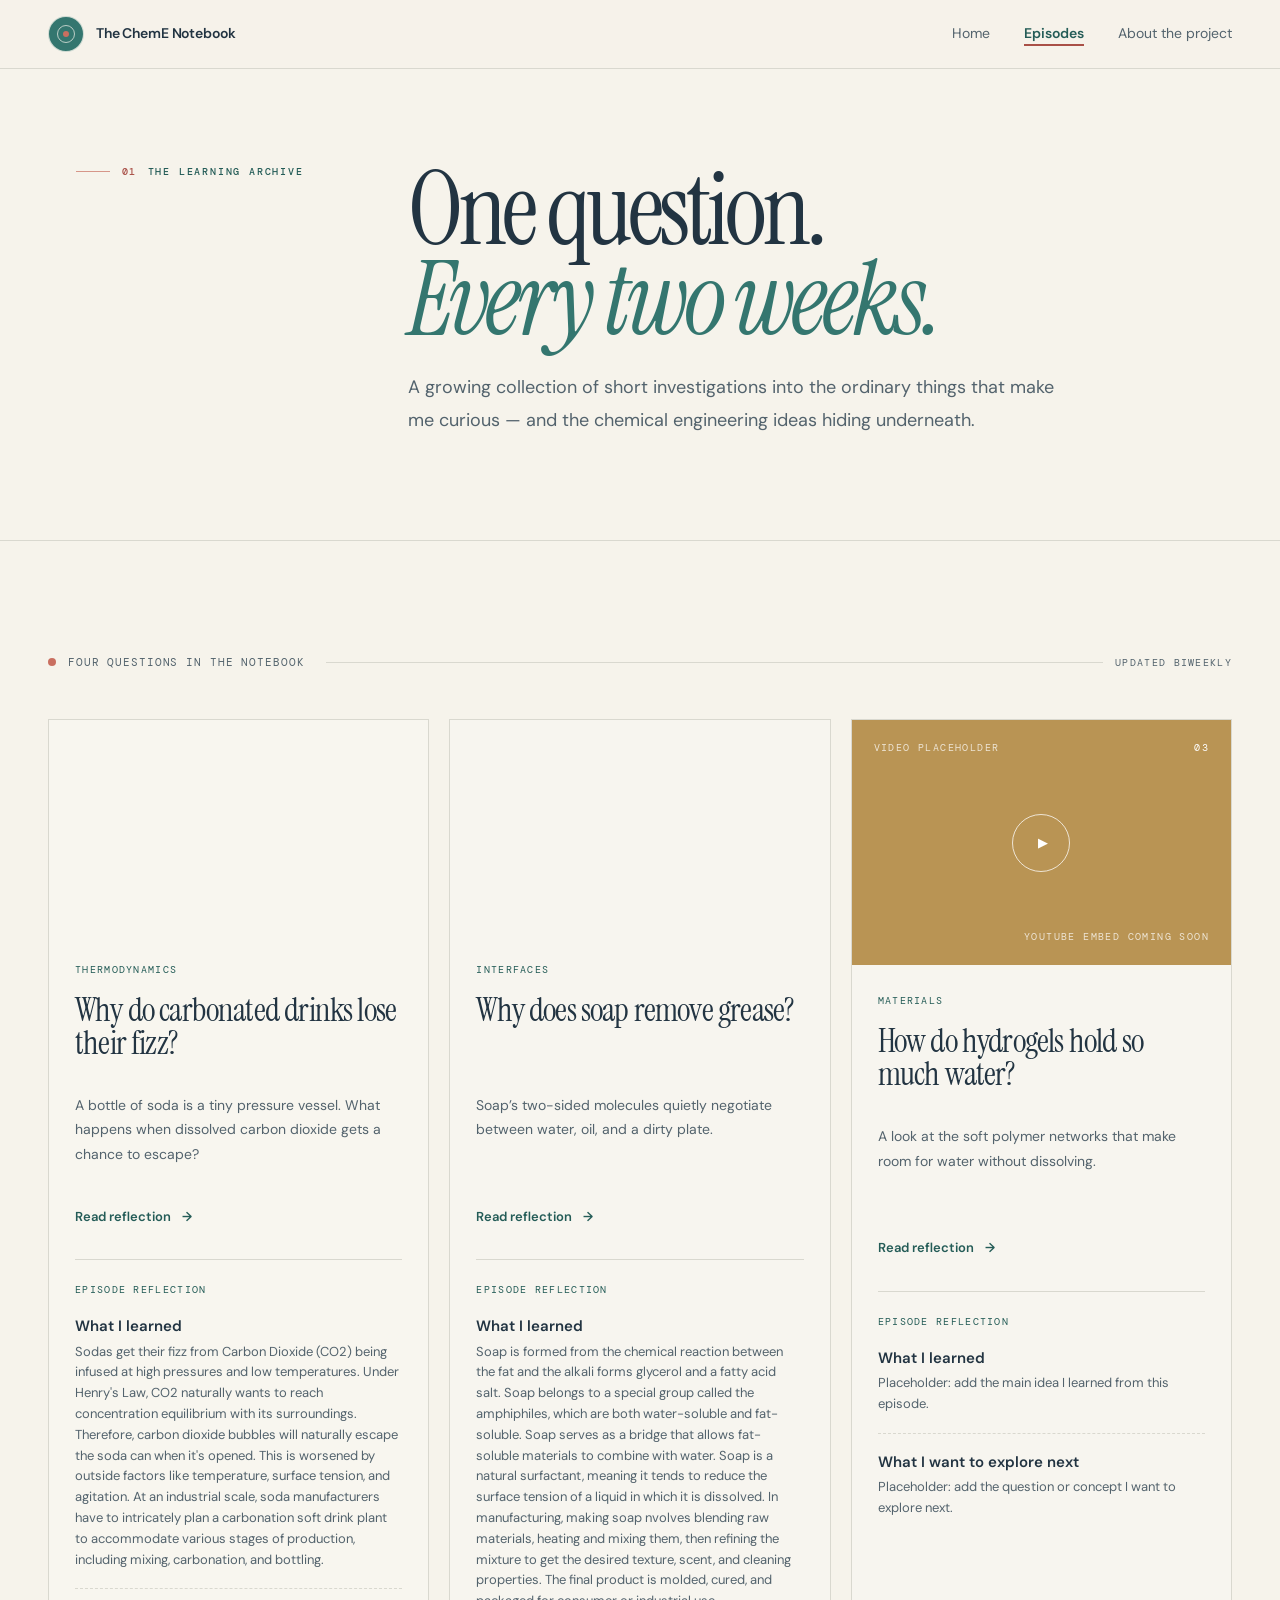
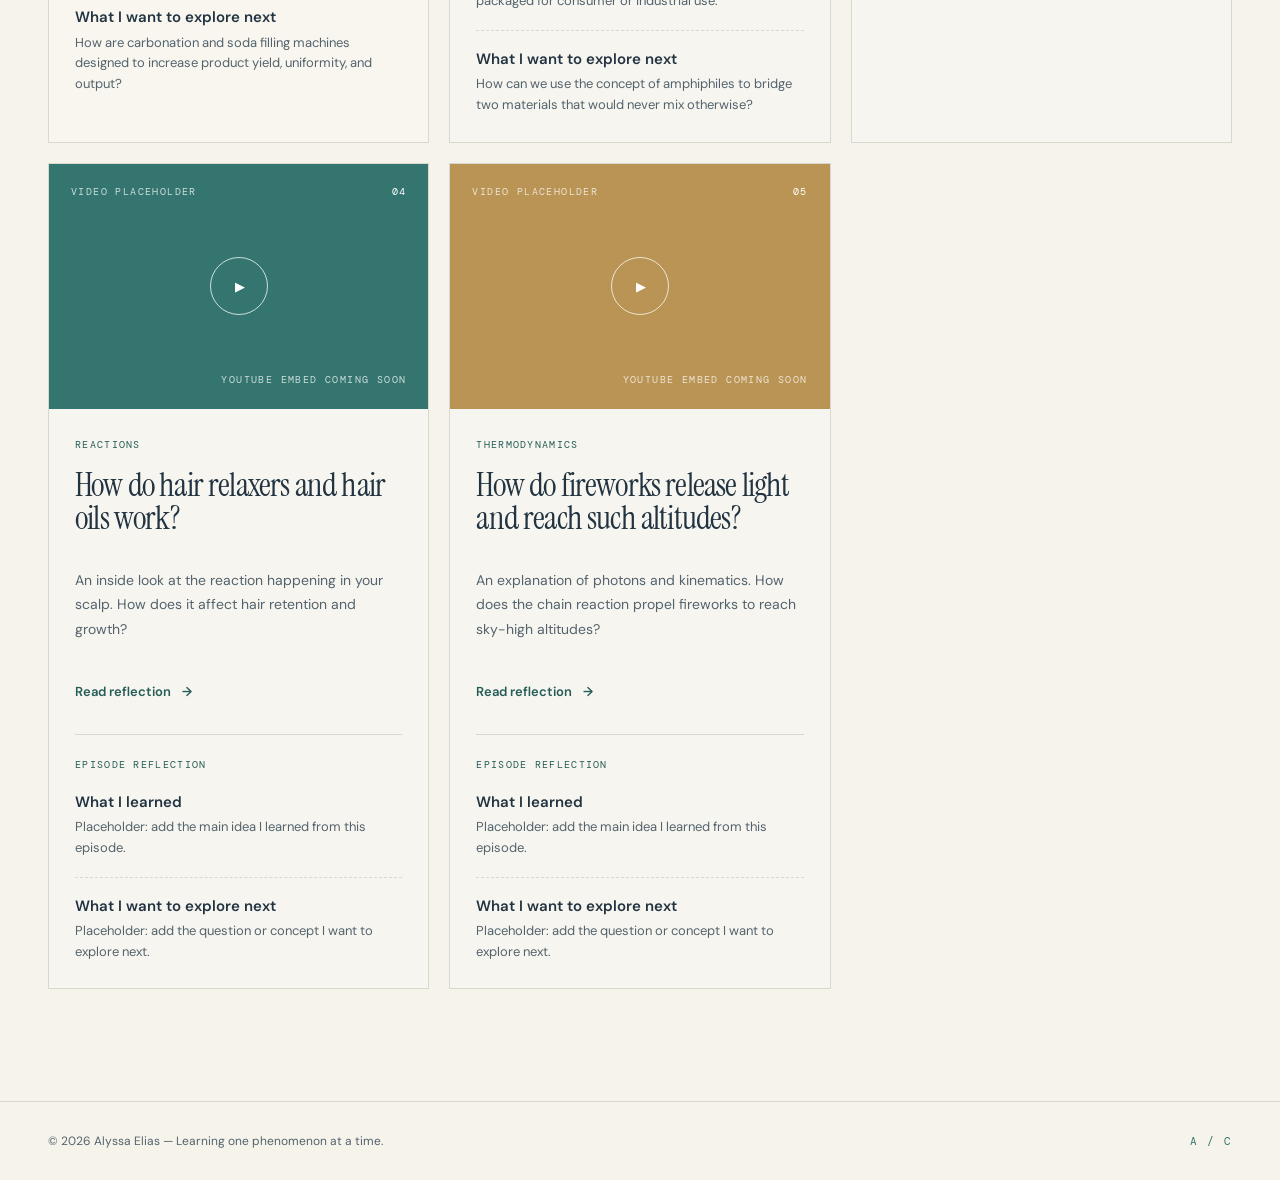
==== episodes.html @ 15494963 "Update episode five video placeholder and reflection ID" ====
<!DOCTYPE html>
<html lang="en">
  <head>
    <!-- Page metadata. -->
    <meta charset="UTF-8" />
    <meta name="viewport" content="width=device-width, initial-scale=1.0" />
    <meta
      name="description"
      content="Browse The ChemE Notebook’s biweekly archive of everyday chemical phenomena."
    />
    <meta property="og:title" content="Episodes | The ChemE Notebook" />
    <meta
      property="og:description"
      content="Short videos and reflections on the chemical engineering behind ordinary life."
    />
    <meta property="og:type" content="website" />
    <title>Episodes | The ChemE Notebook</title>
    <link rel="icon" type="image/svg+xml" href="./favicon.svg" />
    <link rel="stylesheet" href="./style.css" />
  </head>
  <body>
    <a class="skip-link" href="#main-content">Skip to main content</a>
    <!-- Shared site header and navigation. -->
    <header class="site-header">
      <div class="container header-inner">
        <a class="brand" href="./index.html" aria-label="The ChemE Notebook home">
          <span class="brand-mark" aria-hidden="true"><span></span></span>
          <span>The ChemE Notebook</span>
        </a>
        <nav class="desktop-nav" aria-label="Main navigation">
          <a href="./index.html">Home</a>
          <a class="active" href="./episodes.html" aria-current="page">Episodes</a>
          <a href="./about.html">About the project</a>
        </nav>
        <details class="mobile-nav">
          <summary aria-label="Open navigation menu">Menu</summary>
          <nav aria-label="Mobile navigation">
            <a href="./index.html">Home</a>
            <a class="active" href="./episodes.html" aria-current="page">Episodes</a>
            <a href="./about.html">About the project</a>
          </nav>
        </details>
      </div>
    </header>

    <main id="main-content">
      <!-- Archive introduction. -->
      <section class="page-intro section">
        <div class="container page-intro-grid">
          <p class="eyebrow"><span>01</span> The learning archive</p>
          <div>
            <h1>One question.<br /><em>Every two weeks.</em></h1>
            <p class="hero-intro">
              A growing collection of short investigations into the ordinary
              things that make me curious — and the chemical engineering ideas
              hiding underneath.
            </p>
          </div>
        </div>
      </section>

      <!-- Episode cards: duplicate one complete article below to add a new episode. -->
      <section class="section section-border archive-section">
        <div class="container">
          <div class="archive-note">
            <span class="status-dot" aria-hidden="true"></span>
            <span>Four questions in the notebook</span>
            <span class="archive-line" aria-hidden="true"></span>
            <span class="micro-label">Updated biweekly</span>
          </div>

          <!-- ADD A NEW EPISODE HERE: Duplicate one complete <article class="episode-card"> block below, then update its id, number, category, title, description, and reflection text. -->
          <div class="episode-grid">
            <!-- DUPLICATE THIS EPISODE CARD: Copy this entire article block to add the next episode. -->
            <article class="episode-card" id="episode-01">
              <iframe
                class="video-frame"
                src="https://www.youtube.com/embed/m4M5m_4ayMA?si=NJrPT1fnTfkMYoQ-"
                title="Why do carbonated drinks lose their fizz?"
                loading="lazy"
                allowfullscreen>
              </iframe>
              
              <div class="episode-content">
                <p class="card-kicker">Thermodynamics</p>
                <h2>Why do carbonated drinks lose their fizz?</h2>
                <p>
                  A bottle of soda is a tiny pressure vessel. What happens
                  when dissolved carbon dioxide gets a chance to escape?
                </p>
                <a class="text-link" href="#episode-01">Read reflection <span aria-hidden="true">→</span></a>
              </div>
              <section class="episode-reflection" aria-labelledby="reflection-01">
                <p class="reflection-kicker">Episode reflection</p>
                <div class="reflection-item">
                  <h3 id="reflection-01">What I learned</h3>
                  <p>Sodas get their fizz from Carbon Dioxide (CO2) being infused at high pressures and low temperatures. Under Henry's Law, CO2 naturally wants to reach concentration equilibrium with its surroundings. Therefore, carbon dioxide bubbles will naturally escape the soda can when it's opened. This is worsened by outside factors like temperature, surface tension, and agitation. At an industrial scale, soda manufacturers have to intricately plan a carbonation soft drink plant to accommodate various stages of production, including mixing, carbonation, and bottling.</p>
                </div>
                <div class="reflection-item">
                  <h3>What I want to explore next</h3>
                  <p>How are carbonation and soda filling machines designed to increase product yield, uniformity, and output?</p>
                </div>
              </section>
            </article>

            <!-- DUPLICATE THIS EPISODE CARD: Copy this entire article block to add the next episode. -->
            <article class="episode-card" id="episode-02">
              <iframe
                class="video-frame"
                src="https://www.youtube.com/embed/7nV7np0jFqg?si=NZxpgSJNivMWfKCB"
                title="Why does soap remove grease and dirt?"
                loading="lazy"
                allowfullscreen>
              </iframe>
              
              <div class="episode-content">
                <p class="card-kicker">Interfaces</p>
                <h2>Why does soap remove grease?</h2>
                <p>
                  Soap’s two-sided molecules quietly negotiate between water,
                  oil, and a dirty plate.
                </p>
                <a class="text-link" href="#episode-02">Read reflection <span aria-hidden="true">→</span></a>
              </div>
              <section class="episode-reflection" aria-labelledby="reflection-02">
                <p class="reflection-kicker">Episode reflection</p>
                <div class="reflection-item">
                  <h3 id="reflection-02">What I learned</h3>
                  <p>Soap is formed from the chemical reaction between the fat and the alkali forms glycerol and a fatty acid salt. Soap belongs to a special group called the amphiphiles, which are both water-soluble and fat-soluble. Soap serves as a bridge that allows fat-soluble materials to combine with water. Soap is a natural surfactant, meaning it tends to reduce the surface tension of a liquid in which it is dissolved. In manufacturing, making soap nvolves blending raw materials, heating and mixing them, then refining the mixture to get the desired texture, scent, and cleaning properties. The final product is molded, cured, and packaged for consumer or industrial use.</p>
                </div>
                <div class="reflection-item">
                  <h3>What I want to explore next</h3>
                  <p>How can we use the concept of amphiphiles to bridge two materials that would never mix otherwise?</p>
                </div>
              </section>
            </article>

            <!-- DUPLICATE THIS EPISODE CARD: Copy this entire article block to add the next episode. -->
            <article class="episode-card" id="episode-03">
              <div class="video-placeholder video-ochre" role="img" aria-label="Video placeholder for episode three">
                <span class="video-label">Video placeholder</span>
                <span class="video-number">03</span>
                <span class="play-button" aria-hidden="true">▶</span>
                <span class="video-caption">YouTube embed coming soon</span>
              </div>
              <div class="episode-content">
                <p class="card-kicker">Materials</p>
                <h2>How do hydrogels hold so much water?</h2>
                <p>
                  A look at the soft polymer networks that make room for water
                  without dissolving.
                </p>
                <a class="text-link" href="#episode-03">Read reflection <span aria-hidden="true">→</span></a>
              </div>
              <section class="episode-reflection" aria-labelledby="reflection-03">
                <p class="reflection-kicker">Episode reflection</p>
                <div class="reflection-item">
                  <h3 id="reflection-03">What I learned</h3>
                  <p>Placeholder: add the main idea I learned from this episode.</p>
                </div>
                <div class="reflection-item">
                  <h3>What I want to explore next</h3>
                  <p>Placeholder: add the question or concept I want to explore next.</p>
                </div>
              </section>
            </article>
            
            <article class="episode-card" id="episode-04">
            <div class="video-placeholder video-teal" role="img" aria-label="Video placeholder for episode four">
              <span class="video-label">Video placeholder</span>
              <span class="video-number">04</span>
              <span class="play-button" aria-hidden="true">▶</span>
              <span class="video-caption">YouTube embed coming soon</span>
            </div>
            <div class="episode-content">
              <p class="card-kicker">Reactions</p>
              <h2>How do hair relaxers and hair oils work?</h2>
              <p>
                An inside look at the reaction happening in your scalp. How does it affect hair retention and growth?
              </p>
              <a class="text-link" href="#episode-04">Read reflection <span aria-hidden="true">→</span></a>
            </div>
            <section class="episode-reflection" aria-labelledby="reflection-01">
              <p class="reflection-kicker">Episode reflection</p>
              <div class="reflection-item">
                <h3 id="reflection-04">What I learned</h3>
                <p>Placeholder: add the main idea I learned from this episode.</p>
              </div>
              <div class="reflection-item">
                <h3>What I want to explore next</h3>
                <p>Placeholder: add the question or concept I want to explore next.</p>
              </div>
            </section>
          </article>

                        <article class="episode-card" id="episode-05">
            <div class="video-placeholder video-ochre" role="img" aria-label="Video placeholder for episode five">
              <span class="video-label">Video placeholder</span>
              <span class="video-number">05</span>
              <span class="play-button" aria-hidden="true">▶</span>
              <span class="video-caption">YouTube embed coming soon</span>
            </div>
            <div class="episode-content">
              <p class="card-kicker">Thermodynamics</p>
              <h2>How do fireworks release light and reach such altitudes?</h2>
              <p>
                An explanation of photons and kinematics. How does the chain reaction propel fireworks to reach sky-high altitudes?
              </p>
              <a class="text-link" href="#episode-05">Read reflection <span aria-hidden="true">→</span></a>
            </div>
            <section class="episode-reflection" aria-labelledby="reflection-01">
              <p class="reflection-kicker">Episode reflection</p>
              <div class="reflection-item">
                <h3 id="reflection-05">What I learned</h3>
                <p>Placeholder: add the main idea I learned from this episode.</p>
              </div>
              <div class="reflection-item">
                <h3>What I want to explore next</h3>
                <p>Placeholder: add the question or concept I want to explore next.</p>
              </div>
            </section>
          </article>
            

          </div>
          
        </div>
      </section>
    </main>

    <!-- Shared site footer. -->
    <footer class="site-footer">
      <div class="container footer-inner">
        <span>© 2026 Alyssa Elias — Learning one phenomenon at a time.</span>
        <span class="footer-mark" aria-hidden="true">A / C</span>
      </div>
    </footer>
  </body>
</html>
---- style.css ----
/* ==========================================================================
   The ChemE Notebook
   Shared styles for index.html, episodes.html, and about.html.
   ========================================================================== */

@import url("https://fonts.googleapis.com/css2?family=DM+Mono:wght@400;500&family=DM+Sans:wght@400;500;600;700&family=Instrument+Serif:ital@0;1&display=swap");

:root {
  --paper: #f6f3eb;
  --paper-deep: #ebe7dc;
  --ink: #223442;
  /* Dark enough to keep body copy above WCAG AA contrast on --paper. */
  --muted: #53636d;
  --line: #d9d8cf;
  --teal: #34766f;
  --teal-dark: #245c57;
  --teal-soft: #dbe8e2;
  --coral: #c96f60;
  --coral-text: #a95047;
  --ochre: #b99454;
  --serif: "Instrument Serif", Georgia, serif;
  --sans: "DM Sans", Arial, sans-serif;
  --mono: "DM Mono", "Courier New", monospace;
  --max-width: 1184px;
}

* {
  box-sizing: border-box;
}

html {
  scroll-behavior: smooth;
}

body {
  margin: 0;
  background: var(--paper);
  color: var(--ink);
  font-family: var(--sans);
  font-size: 16px;
  line-height: 1.65;
}

a {
  color: inherit;
}

/* Keep keyboard focus visible on every interactive element. */
a:focus-visible,
button:focus-visible,
summary:focus-visible,
iframe:focus-visible {
  outline: 3px solid var(--coral);
  outline-offset: 4px;
  border-radius: 4px;
}

.skip-link {
  position: fixed;
  top: 12px;
  left: 12px;
  z-index: 20;
  padding: 9px 13px;
  border-radius: 4px;
  background: var(--ink);
  color: #fff;
  font-size: 14px;
  font-weight: 600;
  text-decoration: none;
  transform: translateY(-180%);
  transition: transform 180ms ease;
}

.skip-link:focus-visible {
  transform: translateY(0);
}

.container {
  width: min(calc(100% - 48px), var(--max-width));
  margin-inline: auto;
}

.section {
  padding: 112px 0;
}

.section-border {
  border-top: 1px solid var(--line);
}

/* Header and navigation. */
.site-header {
  border-bottom: 1px solid var(--line);
  background: rgba(246, 243, 235, 0.96);
  position: relative;
  z-index: 5;
}

.header-inner {
  min-height: 68px;
  display: flex;
  align-items: center;
  justify-content: space-between;
  gap: 24px;
}

.brand {
  display: inline-flex;
  align-items: center;
  gap: 12px;
  color: var(--ink);
  font-size: 14px;
  font-weight: 600;
  letter-spacing: -0.01em;
  text-decoration: none;
}

.brand-mark {
  width: 36px;
  height: 36px;
  border: 1px solid rgba(246, 243, 235, 0.8);
  border-radius: 50%;
  background: var(--teal);
  display: grid;
  place-items: center;
  position: relative;
}

.brand-mark::before,
.brand-mark span {
  content: "";
  position: absolute;
  border: 1px solid rgba(246, 243, 235, 0.7);
  border-radius: 50%;
}

.brand-mark::before {
  width: 16px;
  height: 16px;
}

.brand-mark span {
  width: 6px;
  height: 6px;
  background: var(--coral);
  border: 0;
}

.desktop-nav {
  display: flex;
  align-items: center;
  gap: 34px;
}

.desktop-nav a,
.mobile-nav a {
  color: var(--muted);
  font-size: 14px;
  text-decoration: none;
  transition: color 180ms ease;
}

.desktop-nav a:hover,
.desktop-nav a.active,
.mobile-nav a:hover,
.mobile-nav a.active {
  color: var(--teal-dark);
}

.desktop-nav a.active,
.mobile-nav a.active {
  font-weight: 600;
  text-decoration: underline;
  text-decoration-color: var(--coral-text);
  text-decoration-thickness: 2px;
  text-underline-offset: 6px;
}

.mobile-nav {
  display: none;
  position: relative;
}

.mobile-nav summary {
  min-height: 44px;
  min-width: 54px;
  display: inline-flex;
  align-items: center;
  justify-content: flex-end;
  cursor: pointer;
  list-style: none;
  color: var(--teal-dark);
  font-family: var(--mono);
  font-size: 11px;
  letter-spacing: 0.1em;
  text-transform: uppercase;
}

.mobile-nav summary::-webkit-details-marker {
  display: none;
}

.mobile-nav nav {
  position: absolute;
  right: 0;
  top: calc(100% + 16px);
  min-width: 190px;
  padding: 10px;
  border: 1px solid var(--line);
  background: var(--paper);
  box-shadow: 0 12px 28px rgba(34, 52, 66, 0.1);
}

.mobile-nav a {
  display: block;
  padding: 8px 10px;
}

/* Shared editorial labels and buttons. */
.eyebrow {
  display: flex;
  align-items: center;
  gap: 12px;
  margin: 0;
  color: var(--teal-dark);
  font-family: var(--mono);
  font-size: 10px;
  font-weight: 500;
  letter-spacing: 0.18em;
  line-height: 1.3;
  text-transform: uppercase;
}

.eyebrow span {
  color: var(--coral-text);
  letter-spacing: 0.08em;
}

.eyebrow::after {
  content: "";
  width: 34px;
  height: 1px;
  background: var(--coral);
  opacity: 0.7;
  order: -1;
  margin-left: 28px;
}

.button {
  display: inline-flex;
  align-items: center;
  justify-content: center;
  gap: 18px;
  min-height: 48px;
  padding: 11px 18px;
  border-radius: 5px;
  font-size: 14px;
  font-weight: 600;
  text-decoration: none;
  transition: transform 180ms ease, background 180ms ease, border-color 180ms ease;
}

.button:hover {
  transform: translateY(-2px);
}

.button-primary {
  background: var(--teal);
  color: #fff;
}

.button-primary:hover {
  background: var(--teal-dark);
}

.button-outline {
  border: 1px solid var(--teal);
  color: var(--teal-dark);
}

.button-outline:hover {
  background: var(--teal-soft);
}

.text-link {
  color: var(--teal-dark);
  font-size: 13px;
  font-weight: 600;
  text-decoration: none;
}

.text-link span {
  display: inline-block;
  margin-left: 8px;
  transition: transform 180ms ease;
}

.text-link:hover span {
  transform: translateX(4px);
}

.micro-label,
.card-kicker {
  color: var(--muted);
  font-family: var(--mono);
  font-size: 10px;
  letter-spacing: 0.13em;
  line-height: 1.5;
  text-transform: uppercase;
}

/* Home hero. */
.hero {
  padding-top: 100px;
  padding-bottom: 112px;
}

.hero-grid {
  display: grid;
  grid-template-columns: minmax(0, 1.1fr) minmax(340px, 0.9fr);
  column-gap: 82px;
  align-items: center;
}

.hero-copy {
  max-width: 630px;
}

h1,
h2,
h3,
p {
  margin-top: 0;
}

h1,
h2,
h3 {
  font-weight: 400;
}

h1 {
  margin: 24px 0 26px;
  color: var(--ink);
  font-family: var(--serif);
  font-size: clamp(4.25rem, 7.2vw, 7.25rem);
  letter-spacing: -0.045em;
  line-height: 0.88;
}

h1 em,
h2 em {
  color: var(--teal);
  font-style: italic;
}

.hero-intro {
  max-width: 550px;
  margin-bottom: 32px;
  color: var(--muted);
  font-size: 18px;
  line-height: 1.8;
}

/* Prevent long words or future episode titles from creating horizontal scroll. */
h1,
h2,
h3,
p,
a {
  overflow-wrap: anywhere;
}

.hero-actions {
  display: flex;
  align-items: center;
  gap: 20px;
  flex-wrap: wrap;
}

.hero-visual {
  min-width: 0;
}

.hero-notes {
  aspect-ratio: 3 / 2;
  border: 1px solid var(--line);
  overflow: hidden;
  background: var(--paper-deep);
}

.hero-notes img {
  width: 100%;
  height: 100%;
  display: block;
  object-fit: cover;
}

.hero-note {
  max-width: 360px;
  margin: 18px 0 0;
  color: var(--muted);
  font-size: 18px;
  line-height: 1.6;
  text-align: left;
}

/* Section headings and feature card. */
.section-heading {
  display: flex;
  align-items: center;
  justify-content: space-between;
  gap: 24px;
  margin-bottom: 36px;
}

.section-heading-stacked {
  display: block;
}

.section-heading h2 {
  max-width: 620px;
  margin: 26px 0 0;
  color: var(--ink);
  font-family: var(--serif);
  font-size: clamp(3.25rem, 6vw, 5.5rem);
  letter-spacing: -0.04em;
  line-height: 0.9;
}

.featured-card {
  display: grid;
  grid-template-columns: minmax(0, 1.1fr) minmax(260px, 0.9fr);
  gap: 64px;
  align-items: center;
}

.youtube-placeholder {
  width: 100%;
  aspect-ratio: 16 / 9;
  min-height: 0;
  border: 1px solid rgba(34, 52, 66, 0.16);
  border-radius: 5px;
  position: relative;
  overflow: hidden;
}

.youtube-placeholder iframe {
  width: 100%;
  height: 100%;
  border: 0;
  display: block;
  opacity: 1;
}

.youtube-overlay {
  position: absolute;
  inset: 0;
  display: flex;
  align-items: center;
  justify-content: center;
  color: #fff;
  pointer-events: none;
}

.video-placeholder {
  min-height: 270px;
  border: 1px solid rgba(34, 52, 66, 0.16);
  border-radius: 5px;
  background: var(--teal);
  color: #fff;
  position: relative;
  overflow: hidden;
  display: flex;
  align-items: center;
  justify-content: center;
}

.video-placeholder::before {
  content: "";
  position: absolute;
  inset: 0;
  opacity: 0.18;
  background-image: radial-gradient(rgba(255, 255, 255, 0.7) 0.7px, transparent 0.7px);
  background-size: 14px 14px;
}

.video-label,
.video-number,
.video-caption {
  position: absolute;
  font-family: var(--mono);
  font-size: 10px;
  letter-spacing: 0.14em;
  text-transform: uppercase;
}

.video-label {
  top: 20px;
  left: 22px;
  opacity: 0.75;
}

.video-number {
  top: 20px;
  right: 22px;
}

.video-caption {
  right: 22px;
  bottom: 20px;
  opacity: 0.75;
}
.video-frame {
  width: 100%;
  height: auto;
  aspect-ratio: 16 / 9;
  border: 0;
  display: block;
}

.play-button {
  width: 58px;
  height: 58px;
  border: 1px solid rgba(255, 255, 255, 0.75);
  border-radius: 50%;
  display: grid;
  place-items: center;
  padding-left: 3px;
  font-size: 13px;
  transition: transform 180ms ease, background 180ms ease;
}

.video-placeholder:hover .play-button,
.youtube-placeholder:hover .play-button {
  background: rgba(255, 255, 255, 0.12);
  transform: scale(1.06);
}

.featured-copy {
  max-width: 440px;
}

.card-kicker {
  margin-bottom: 16px;
  color: var(--teal-dark);
}

.featured-copy h2,
.episode-content h2 {
  margin-bottom: 18px;
  font-family: var(--serif);
  letter-spacing: -0.025em;
  line-height: 1;
}

.featured-copy h2 {
  font-size: clamp(2.6rem, 4vw, 4rem);
}

.featured-copy p:not(.card-kicker),
.episode-content p:not(.card-kicker) {
  color: var(--muted);
  line-height: 1.75;
}

/* Topic cards. */
.topic-grid {
  display: grid;
  grid-template-columns: repeat(4, 1fr);
  gap: 14px;
  margin-top: 58px;
}

.topic-card {
  min-height: 205px;
  padding: 24px;
  border: 1px solid var(--line);
  background: rgba(255, 255, 255, 0.15);
  transition: transform 180ms ease, border-color 180ms ease, background 180ms ease;
}

.topic-card:nth-child(2) {
  background: rgba(219, 232, 226, 0.42);
}

.topic-card:nth-child(3) {
  background: rgba(201, 111, 96, 0.08);
}

.topic-card:nth-child(4) {
  background: rgba(185, 148, 84, 0.1);
}

.topic-card:hover {
  border-color: var(--teal);
  transform: translateY(-4px);
}

.topic-number,
.process-number {
  color: var(--coral-text);
  font-family: var(--mono);
  font-size: 11px;
  letter-spacing: 0.12em;
}

.topic-card h3 {
  margin: 48px 0 5px;
  font-family: var(--serif);
  font-size: 31px;
  line-height: 1;
}

.topic-card p {
  margin-bottom: 0;
  color: var(--muted);
  font-size: 13px;
}

/* Project purpose callout. */
.purpose-section {
  background: var(--teal);
  color: #f8f6ef;
}

.purpose-section .eyebrow {
  color: #d6e5dc;
}

.purpose-section .eyebrow span {
  color: #f3b1a5;
}

.purpose-section .eyebrow::after {
  background: #f3b1a5;
}

.purpose-grid {
  display: grid;
  grid-template-columns: minmax(180px, 0.6fr) minmax(0, 1.4fr);
  gap: 70px;
}

.purpose-grid h2 {
  max-width: 700px;
  margin-bottom: 24px;
  font-family: var(--serif);
  font-size: clamp(3rem, 5vw, 5rem);
  letter-spacing: -0.04em;
  line-height: 0.92;
}

.large-copy {
  max-width: 700px;
  font-size: 20px;
  line-height: 1.75;
}

.purpose-section .button-outline {
  margin-top: 14px;
  border-color: rgba(255, 255, 255, 0.65);
  color: #fff;
}

.purpose-section .button-outline:hover {
  background: rgba(255, 255, 255, 0.1);
}

/* Inner page introduction. */
.page-intro {
  padding-top: 96px;
  padding-bottom: 104px;
}

.page-intro-grid {
  display: grid;
  grid-template-columns: minmax(180px, 0.55fr) minmax(0, 1.45fr);
  gap: 48px;
  align-items: start;
}

.page-intro h1 {
  max-width: 850px;
  margin-top: 0;
  font-size: clamp(4rem, 8vw, 7.6rem);
}

.page-intro .hero-intro {
  max-width: 650px;
  margin-bottom: 0;
}

/* Episode archive. */
.archive-note {
  display: flex;
  align-items: center;
  gap: 12px;
  margin-bottom: 48px;
  color: var(--muted);
  font-family: var(--mono);
  font-size: 11px;
  letter-spacing: 0.08em;
  text-transform: uppercase;
}

.archive-line {
  height: 1px;
  flex: 1;
  background: var(--line);
  margin-left: 10px;
}

.status-dot {
  width: 8px;
  height: 8px;
  background: var(--coral);
  border-radius: 50%;
}

.episode-grid {
  display: grid;
  grid-template-columns: repeat(3, 1fr);
  gap: 20px;
}

.episode-card {
  min-width: 0;
  border: 1px solid var(--line);
  background: rgba(255, 255, 255, 0.2);
  transition: transform 180ms ease, box-shadow 180ms ease;
}

.episode-card:hover {
  box-shadow: 0 14px 30px rgba(34, 52, 66, 0.08);
  transform: translateY(-5px);
}

.episode-card .video-placeholder {
  min-height: 245px;
  border: 0;
  border-radius: 0;
}

.video-coral {
  background: var(--coral);
}

.video-ochre {
  background: var(--ochre);
}

.episode-content {
  min-width: 0;
  padding: 28px 26px 30px;
}

.episode-content h2 {
  min-height: 82px;
  font-size: 33px;
}

.episode-content p:not(.card-kicker) {
  min-height: 96px;
  font-size: 14px;
}

.episode-reflection {
  margin: 0 26px 26px;
  padding: 22px 0 0;
  border-top: 1px solid var(--line);
}

.reflection-kicker {
  margin-bottom: 18px;
  color: var(--teal-dark);
  font-family: var(--mono);
  font-size: 10px;
  letter-spacing: 0.13em;
  text-transform: uppercase;
}

.reflection-item + .reflection-item {
  margin-top: 18px;
  padding-top: 18px;
  border-top: 1px dashed var(--line);
}

.reflection-item h3 {
  margin-bottom: 5px;
  color: var(--ink);
  font-size: 15px;
  font-weight: 600;
  line-height: 1.35;
}

.reflection-item p {
  min-height: 0 !important;
  margin-bottom: 0;
  color: var(--muted);
  font-size: 13px;
  line-height: 1.6;
}

/* About page. */
.about-story {
  display: grid;
  grid-template-columns: minmax(180px, 0.55fr) minmax(0, 1.45fr);
  gap: 48px;
}

.story-copy {
  max-width: 750px;
}

.story-copy h2 {
  margin-bottom: 30px;
  font-family: var(--serif);
  font-size: clamp(3rem, 5vw, 5.2rem);
  letter-spacing: -0.04em;
  line-height: 0.94;
}

.story-copy p:not(.large-copy) {
  max-width: 610px;
  color: var(--muted);
}

.process-section {
  background: var(--paper-deep);
}

.process-list {
  max-width: 890px;
  margin: 58px 0 0 auto;
  padding: 0;
  list-style: none;
}

.process-list li {
  display: grid;
  grid-template-columns: 70px 1fr;
  gap: 25px;
  padding: 24px 0;
  border-top: 1px solid var(--line);
}

.process-list li:last-child {
  border-bottom: 1px solid var(--line);
}

.process-list h3 {
  margin-bottom: 4px;
  font-family: var(--serif);
  font-size: 32px;
  line-height: 1;
}

.process-list p {
  max-width: 550px;
  margin-bottom: 0;
  color: var(--muted);
  font-size: 14px;
}

.exploration-grid {
  display: grid;
  grid-template-columns: minmax(220px, 0.8fr) minmax(0, 1.2fr);
  gap: 70px;
}

.exploration-grid h2 {
  max-width: 430px;
  margin-top: 28px;
  font-family: var(--serif);
  font-size: clamp(3rem, 4.5vw, 4.8rem);
  letter-spacing: -0.04em;
  line-height: 0.93;
}

.area-list {
  display: grid;
  grid-template-columns: 1fr 1fr;
  margin: 0;
  padding: 0;
  list-style: none;
}

.area-list li {
  display: flex;
  justify-content: space-between;
  padding: 19px 0;
  border-bottom: 1px solid var(--line);
  color: var(--ink);
  font-family: var(--serif);
  font-size: 28px;
}

.area-list li:nth-child(odd) {
  margin-right: 30px;
}

.area-list li span {
  color: var(--teal);
  font-family: var(--sans);
  font-size: 15px;
}

/* Footer. */
.site-footer {
  border-top: 1px solid var(--line);
  color: var(--muted);
  font-size: 12px;
}

.footer-inner {
  min-height: 78px;
  display: flex;
  align-items: center;
  justify-content: space-between;
  gap: 20px;
}

.footer-mark {
  color: var(--teal);
  font-family: var(--mono);
  font-size: 11px;
  letter-spacing: 0.12em;
}

/* Responsive adjustments for tablets and phones. */
@media (max-width: 900px) {
  .section {
    padding: 80px 0;
  }

  .hero {
    padding-top: 76px;
  }

  .hero-grid {
    grid-template-columns: 1fr;
    gap: 48px;
  }

  .hero-notes {
    aspect-ratio: 3 / 2;
    max-width: 560px;
  }

  .hero-note {
    margin: 18px 0 0;
  }

  .featured-card,
  .purpose-grid,
  .page-intro-grid,
  .about-story,
  .exploration-grid {
    grid-template-columns: 1fr;
    gap: 34px;
  }

  .topic-grid {
    grid-template-columns: repeat(2, 1fr);
  }

  .episode-grid {
    grid-template-columns: 1fr;
    max-width: 600px;
  }

  .episode-card .video-placeholder {
    min-height: 300px;
  }

  .youtube-placeholder {
    min-height: 0;
  }

  .episode-content h2,
  .episode-content p:not(.card-kicker) {
    min-height: 0;
  }

  .exploration-grid h2 {
    margin-top: 22px;
  }
}

@media (max-width: 620px) {
  .container {
    width: min(calc(100% - 32px), var(--max-width));
  }

  .header-inner {
    gap: 12px;
  }

  .brand {
    min-width: 0;
  }

  .brand > span:last-child {
    overflow: hidden;
    text-overflow: ellipsis;
    white-space: nowrap;
  }

  .desktop-nav {
    display: none;
  }

  .mobile-nav {
    display: block;
  }

  .section {
    padding: 64px 0;
  }

  .hero,
  .page-intro {
    padding-top: 60px;
    padding-bottom: 70px;
  }

  h1,
  .page-intro h1 {
    font-size: clamp(3.7rem, 17vw, 5.8rem);
  }

  .hero-intro {
    font-size: 16px;
  }

  .hero-actions {
    align-items: flex-start;
    flex-direction: column;
  }

  .hero-notes {
    max-width: none;
  }

  .hero-note {
    max-width: 32ch;
    font-size: 16px;
  }

  .section-heading {
    align-items: flex-start;
    flex-direction: column;
  }

  .section-heading h2 {
    font-size: clamp(3.3rem, 15vw, 5rem);
  }

  .topic-grid {
    gap: 10px;
    margin-top: 40px;
  }

  .topic-card {
    min-height: 170px;
    padding: 17px;
  }

  .topic-card h3 {
    margin-top: 35px;
    font-size: 25px;
  }

  .large-copy {
    font-size: 18px;
  }

  .archive-note {
    align-items: flex-start;
    flex-wrap: wrap;
  }

  .archive-line {
    display: none;
  }

  .process-list {
    margin-top: 40px;
  }

  .process-list li {
    grid-template-columns: 48px 1fr;
    gap: 12px;
  }

  .process-list h3 {
    font-size: 28px;
  }

  .area-list {
    grid-template-columns: 1fr;
  }

  .area-list li:nth-child(odd) {
    margin-right: 0;
  }

  .area-list li {
    font-size: 25px;
  }

  .footer-inner span:first-child {
    max-width: 30ch;
  }

  .footer-inner {
    align-items: flex-start;
    flex-direction: column;
    justify-content: center;
    padding: 18px 0;
  }
}

@media (prefers-reduced-motion: reduce) {
  html {
    scroll-behavior: auto;
  }

  *,
  *::before,
  *::after {
    transition-duration: 0.01ms !important;
  }
}
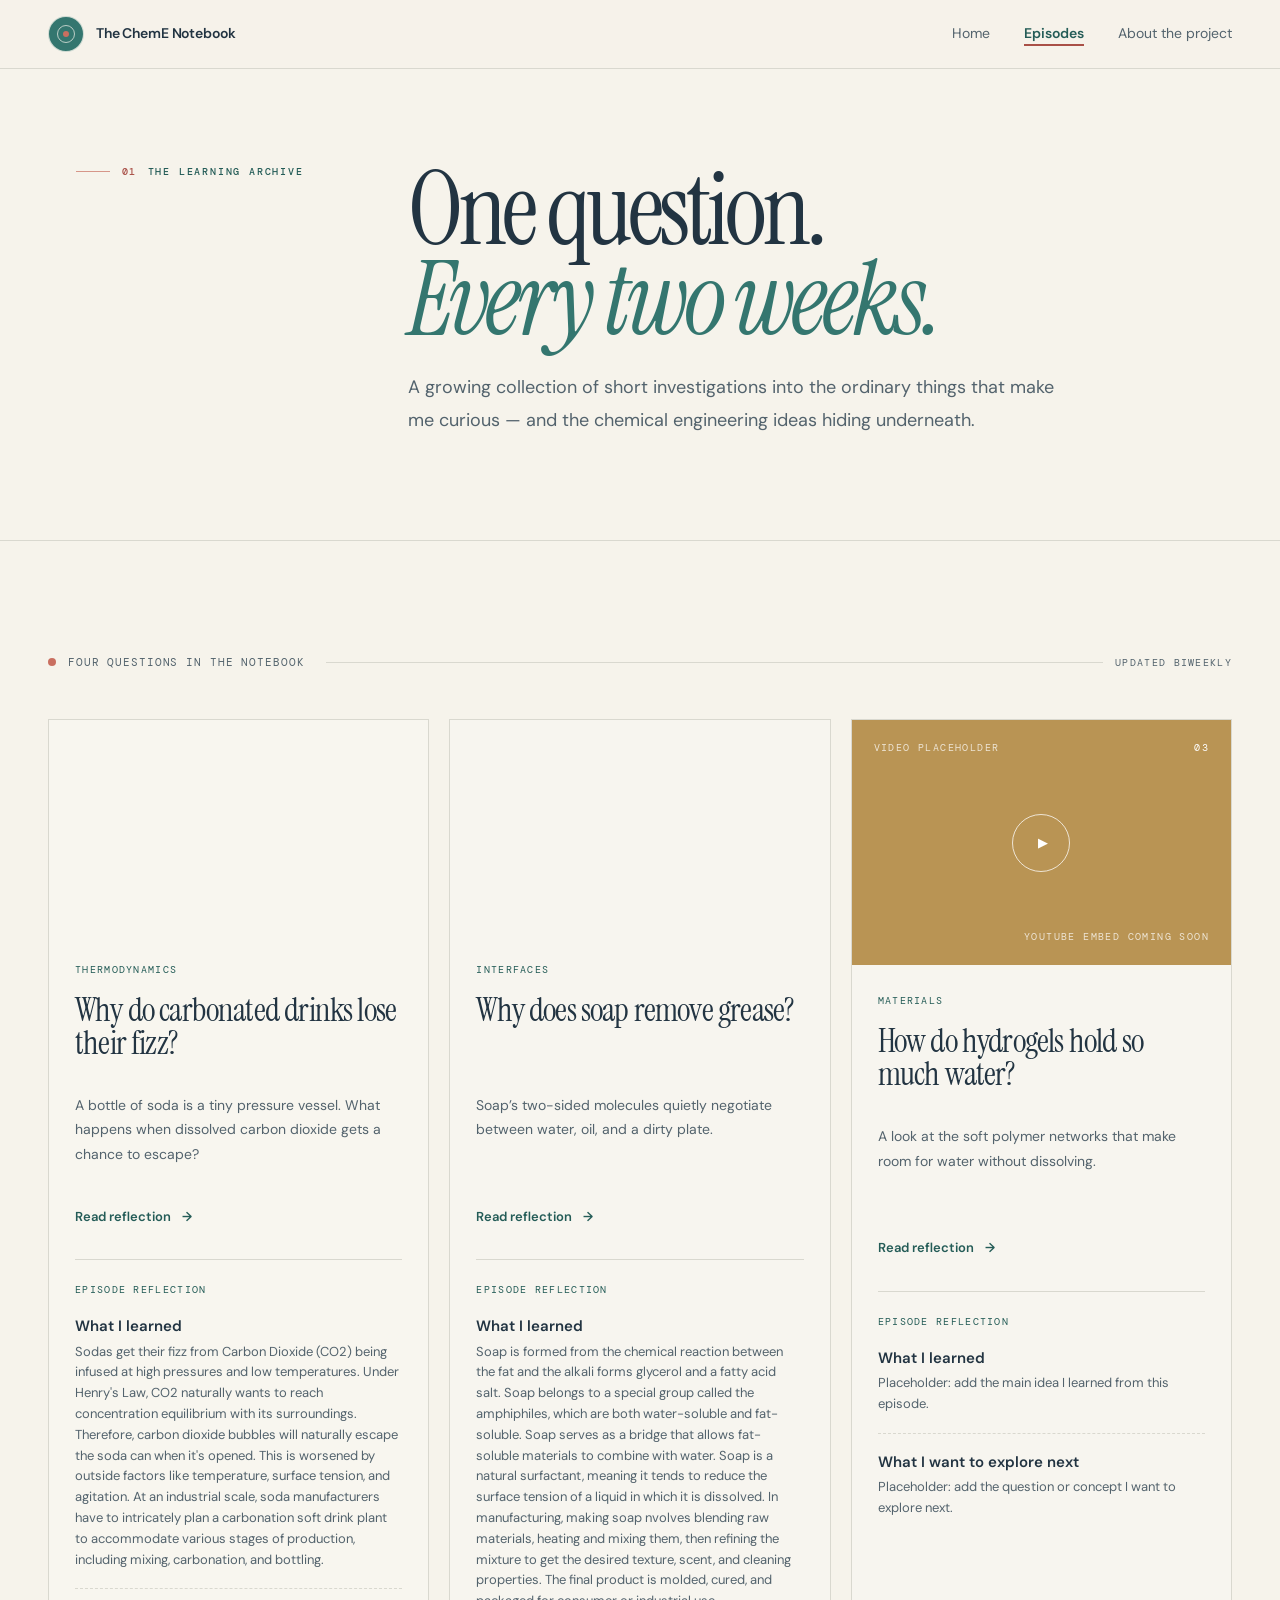
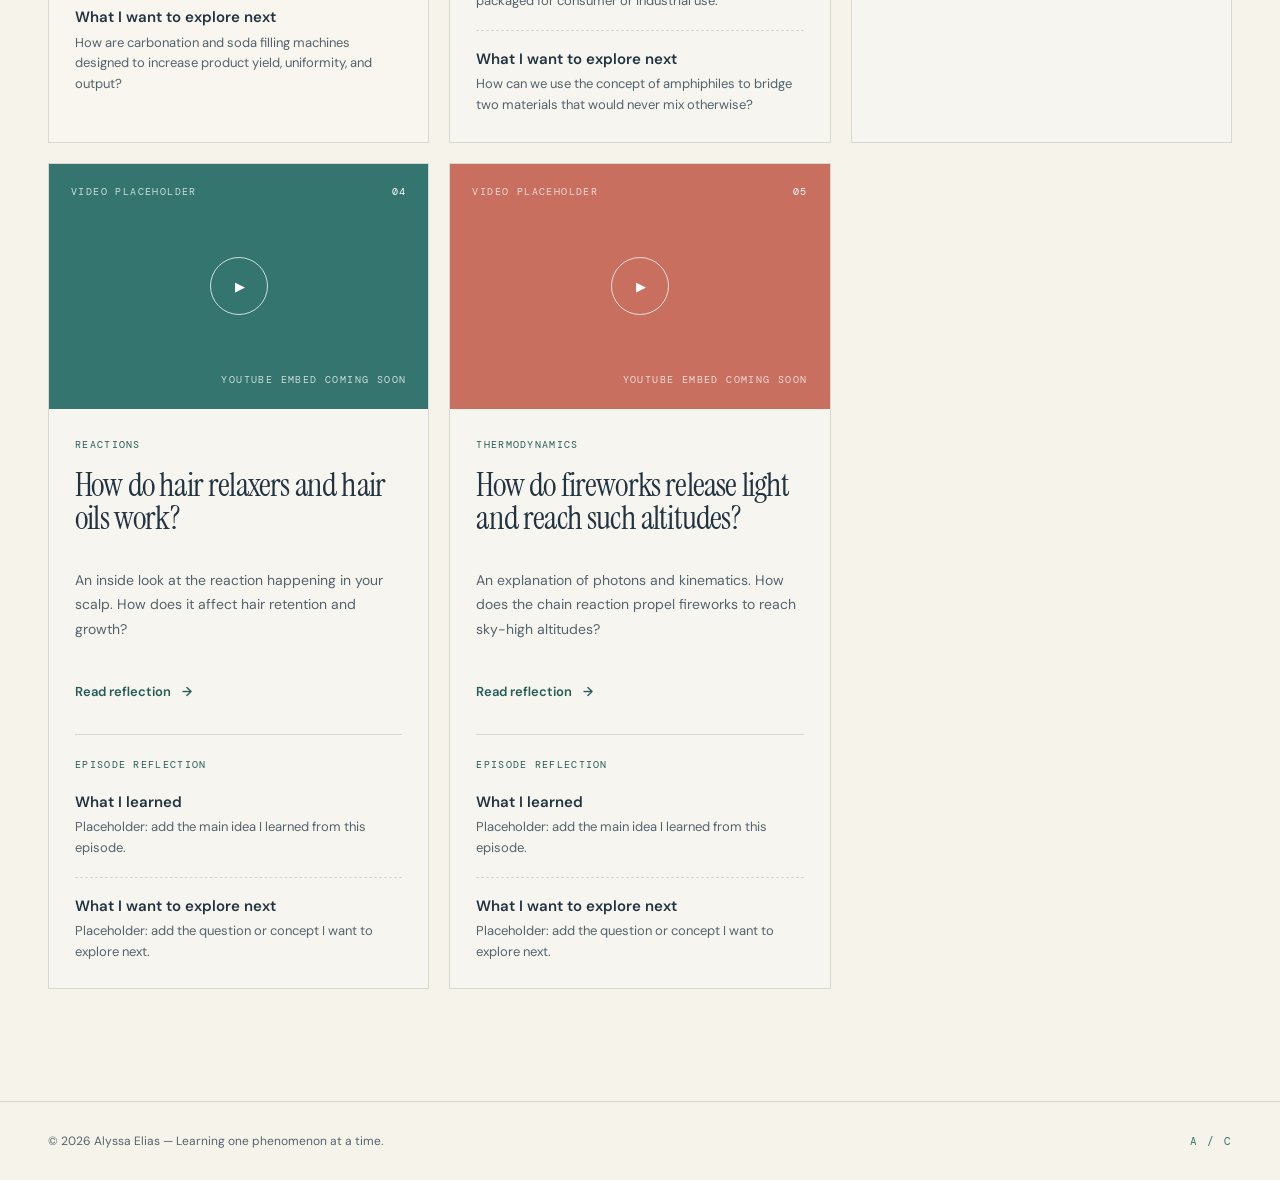
==== commit 0abca6df: "Change video placeholder color for episode five to coral" ====
--- a/episodes.html
+++ b/episodes.html
@@ -194,7 +194,7 @@
           </article>
 
                         <article class="episode-card" id="episode-05">
-            <div class="video-placeholder video-ochre" role="img" aria-label="Video placeholder for episode five">
+            <div class="video-placeholder video-coral" role="img" aria-label="Video placeholder for episode five">
               <span class="video-label">Video placeholder</span>
               <span class="video-number">05</span>
               <span class="play-button" aria-hidden="true">▶</span>
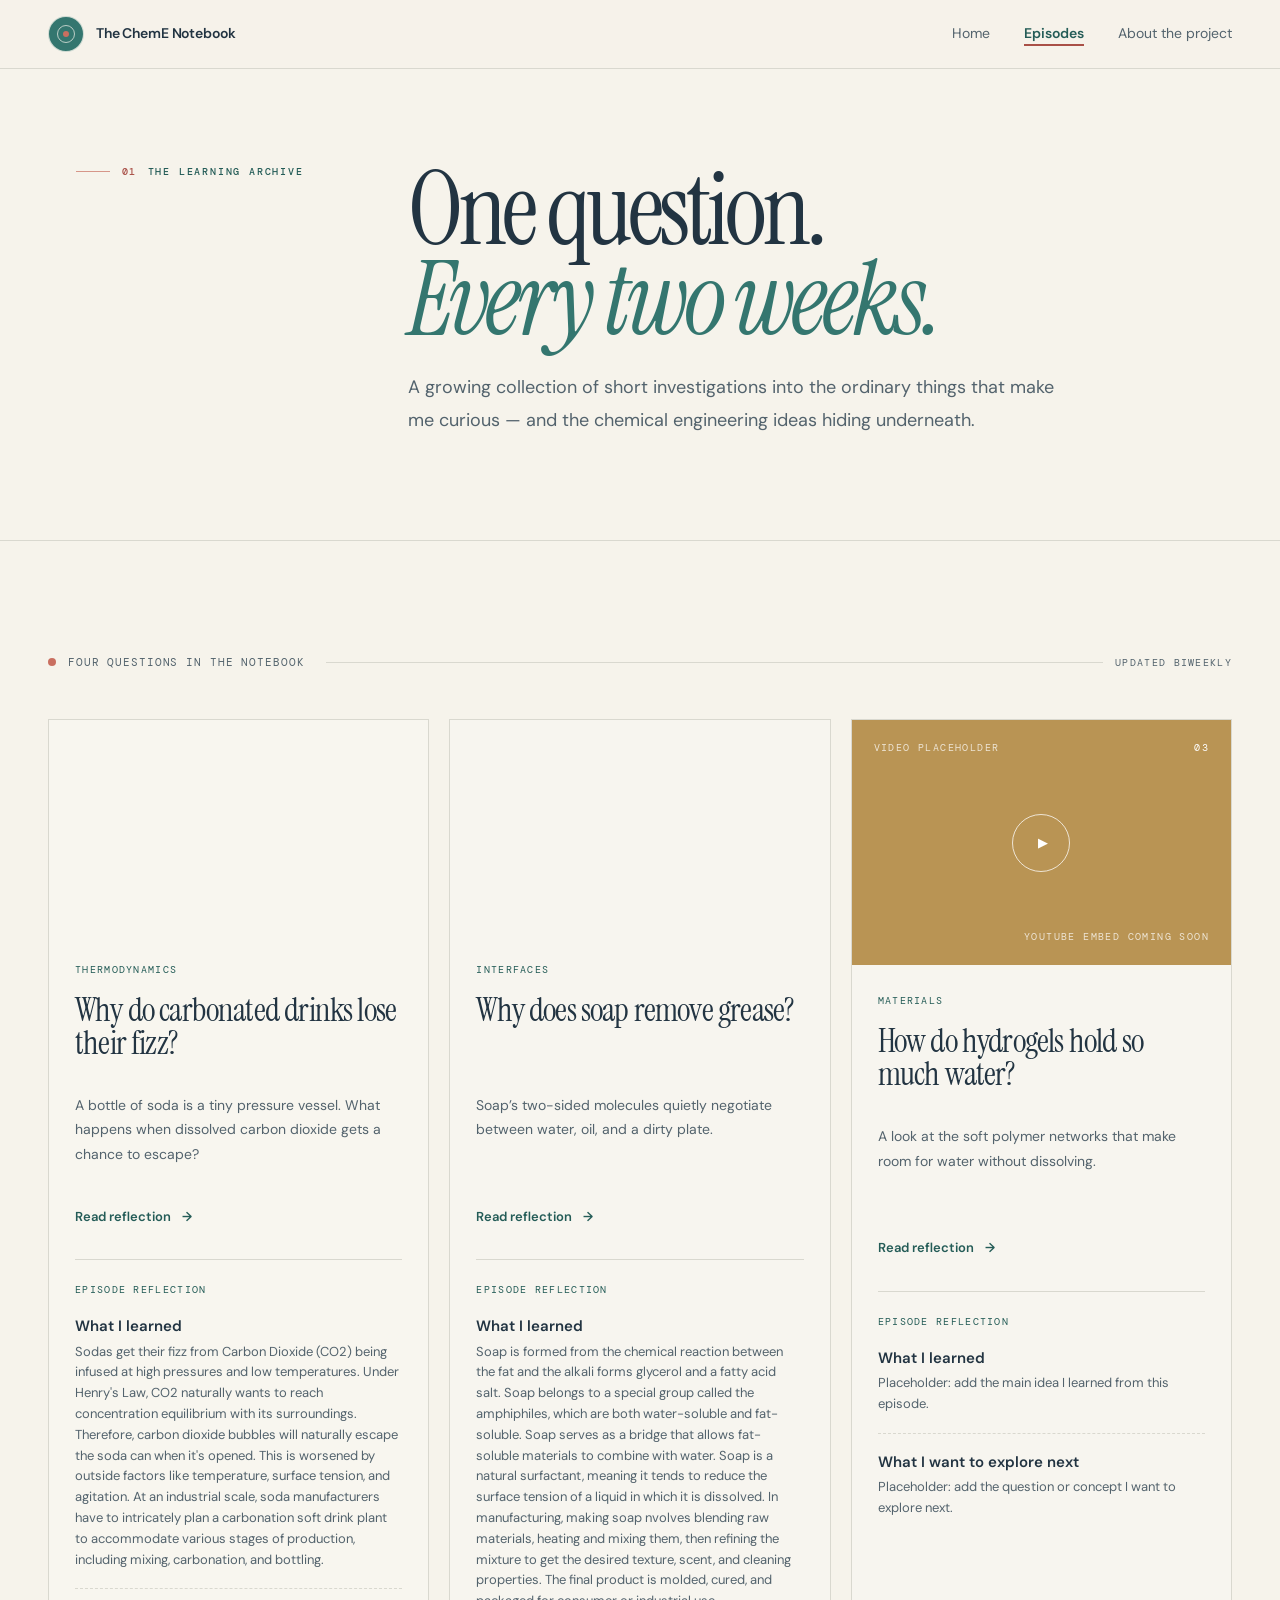
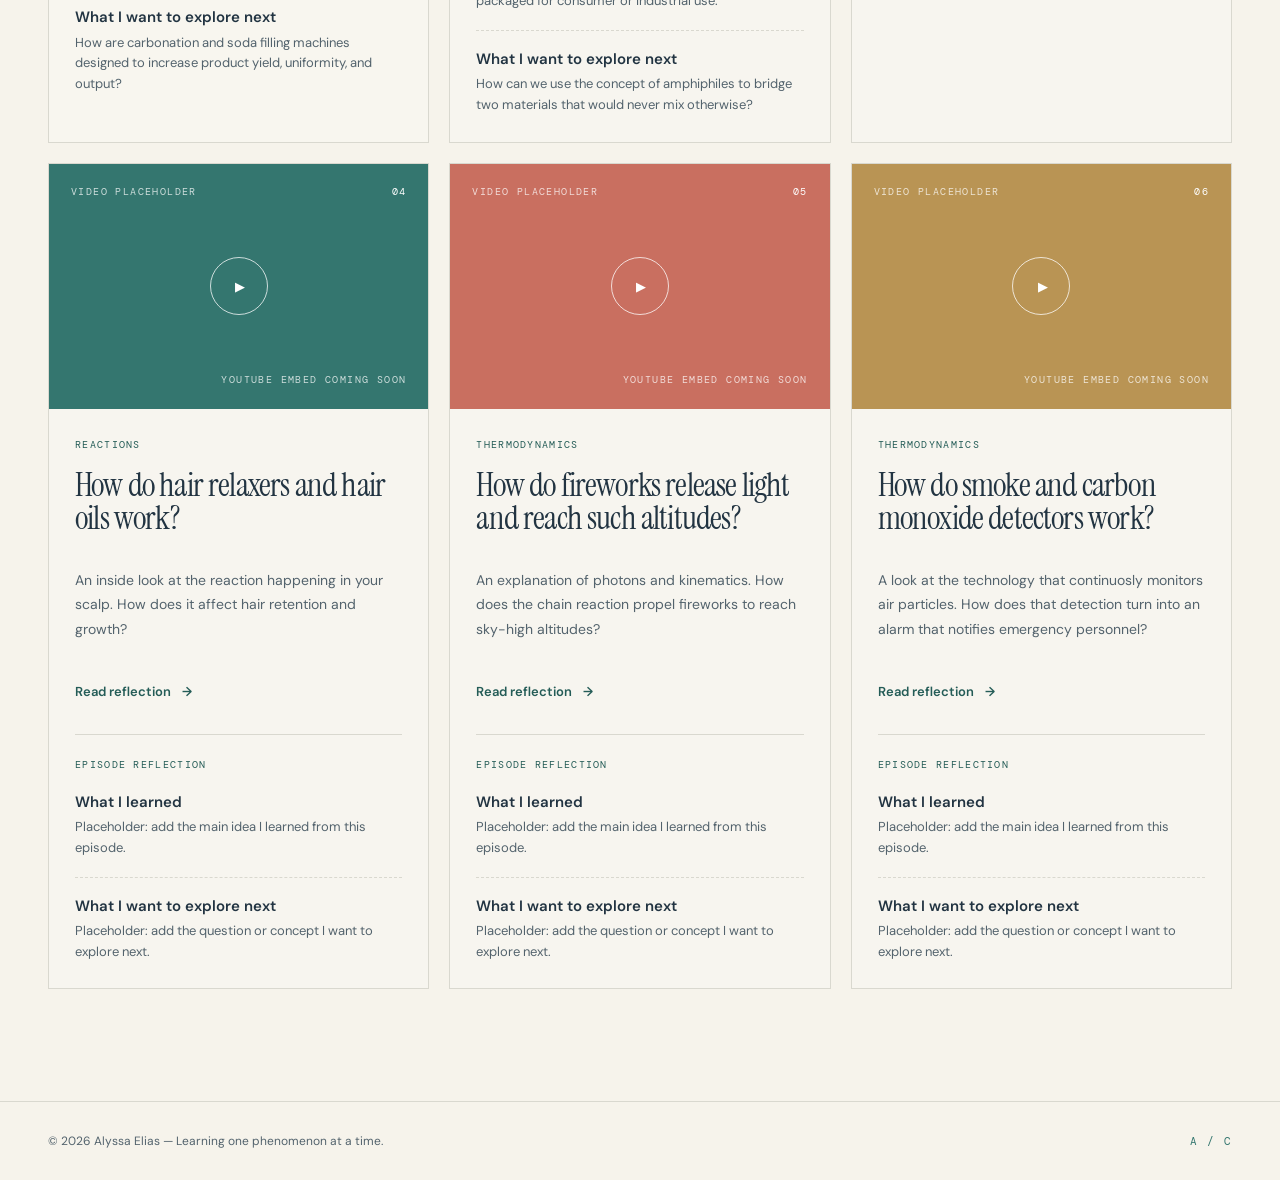
==== commit 3d34f730: "Add episode six card with content and reflection" ====
--- a/episodes.html
+++ b/episodes.html
@@ -220,6 +220,34 @@
               </div>
             </section>
           </article>
+
+            <article class="episode-card" id="episode-06">
+              <div class="video-placeholder video-ochre" role="img" aria-label="Video placeholder for episode six">
+                <span class="video-label">Video placeholder</span>
+                <span class="video-number">06</span>
+                <span class="play-button" aria-hidden="true">▶</span>
+                <span class="video-caption">YouTube embed coming soon</span>
+              </div>
+              <div class="episode-content">
+                <p class="card-kicker">Thermodynamics</p>
+                <h2>How do smoke and carbon monoxide detectors work?</h2>
+                <p>
+                  A look at the technology that continuosly monitors air particles. How does that detection turn into an alarm that notifies emergency personnel?
+                </p>
+                <a class="text-link" href="#episode-06">Read reflection <span aria-hidden="true">→</span></a>
+              </div>
+              <section class="episode-reflection" aria-labelledby="reflection-06">
+                <p class="reflection-kicker">Episode reflection</p>
+                <div class="reflection-item">
+                  <h3 id="reflection-06">What I learned</h3>
+                  <p>Placeholder: add the main idea I learned from this episode.</p>
+                </div>
+                <div class="reflection-item">
+                  <h3>What I want to explore next</h3>
+                  <p>Placeholder: add the question or concept I want to explore next.</p>
+                </div>
+              </section>
+            </article>
             
 
           </div>
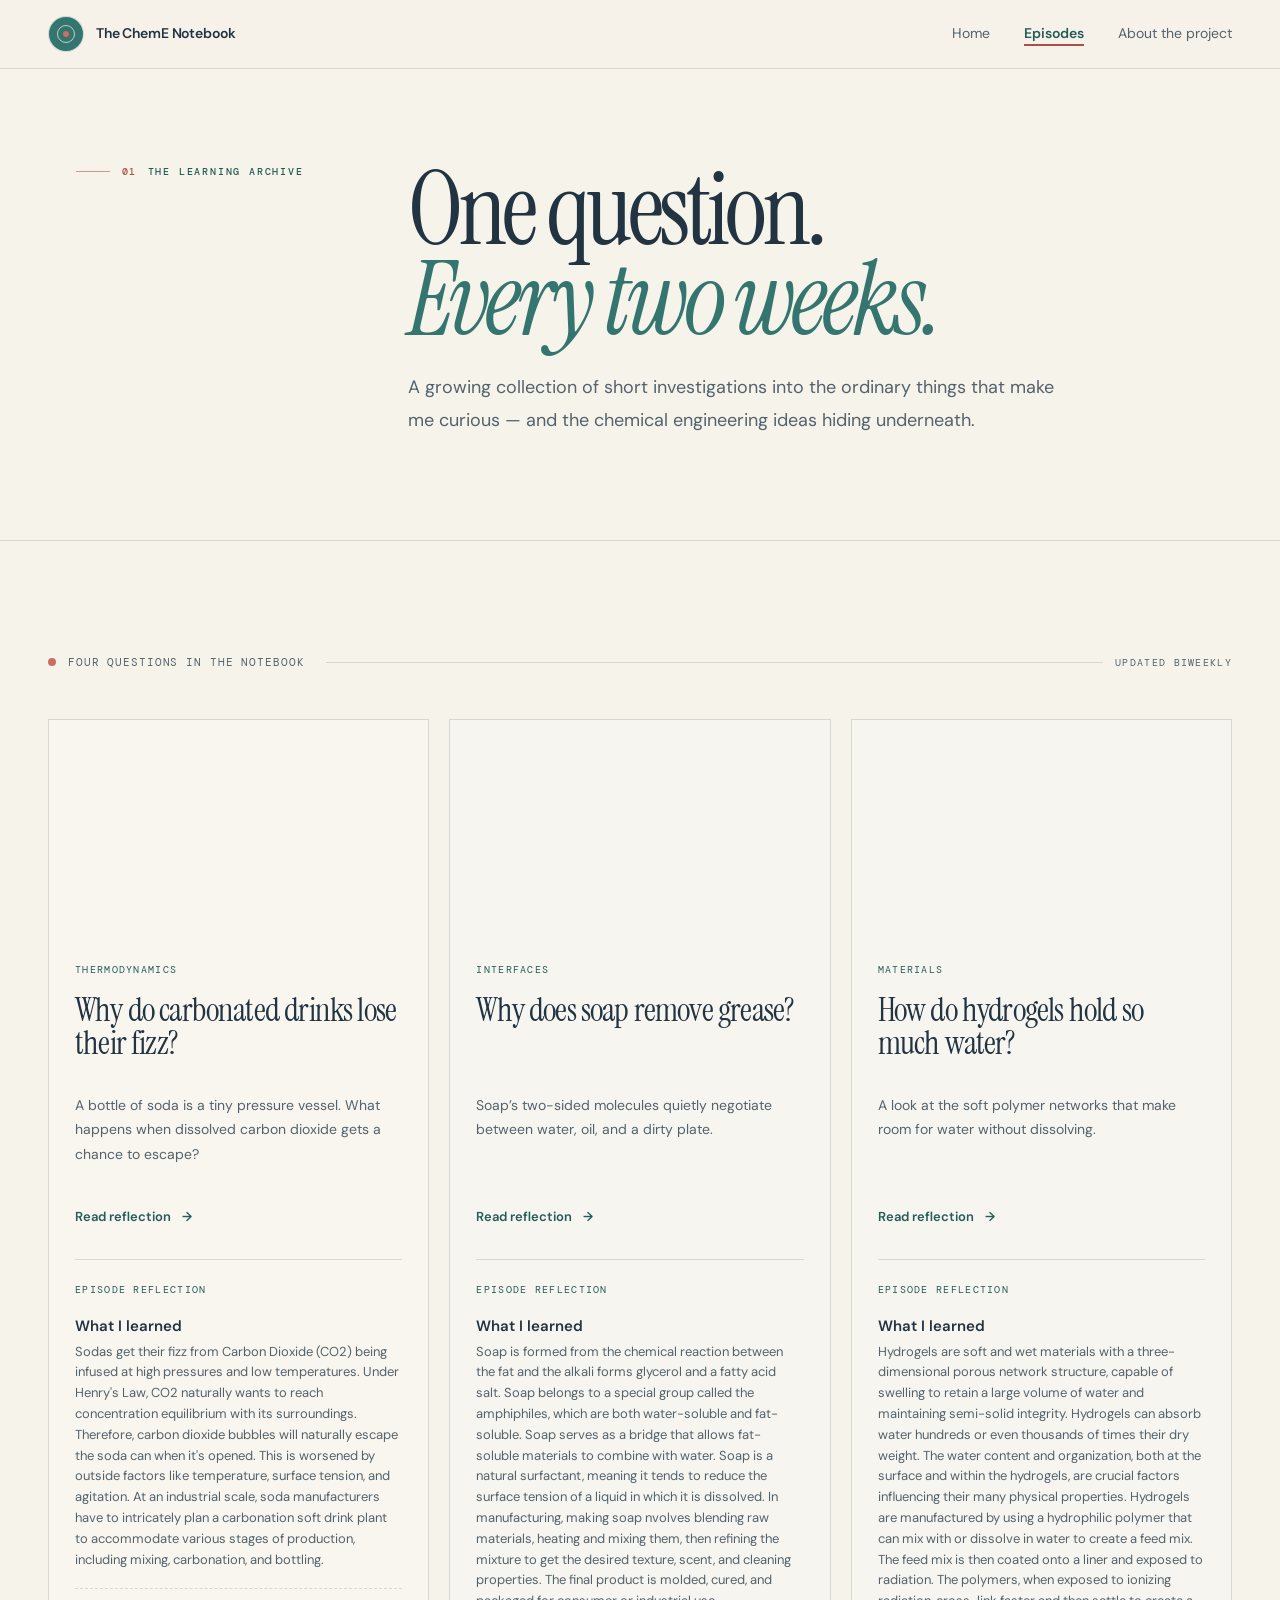
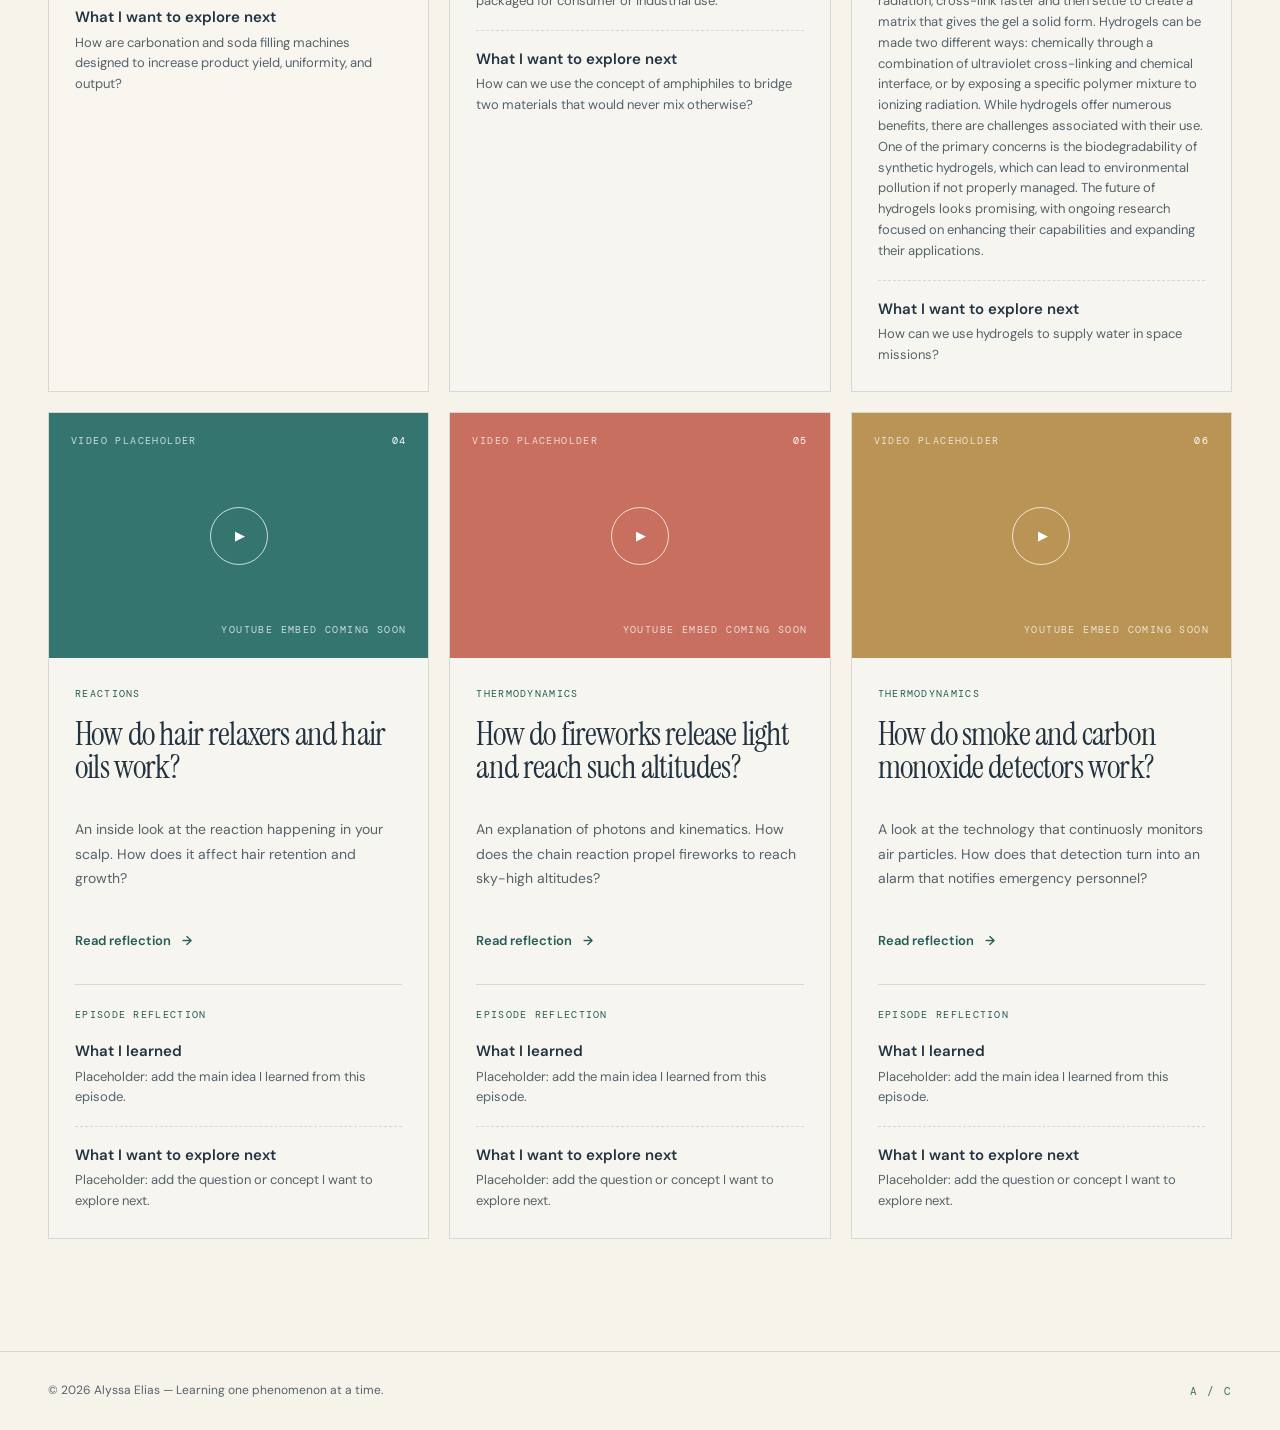
==== commit 3960f1d1: "Embed YouTube video and update episode reflections Replaced video placeholder with YouTube embed for" ====
--- a/episodes.html
+++ b/episodes.html
@@ -137,12 +137,13 @@
 
             <!-- DUPLICATE THIS EPISODE CARD: Copy this entire article block to add the next episode. -->
             <article class="episode-card" id="episode-03">
-              <div class="video-placeholder video-ochre" role="img" aria-label="Video placeholder for episode three">
-                <span class="video-label">Video placeholder</span>
-                <span class="video-number">03</span>
-                <span class="play-button" aria-hidden="true">▶</span>
-                <span class="video-caption">YouTube embed coming soon</span>
-              </div>
+             <iframe class="video-frame"
+               src="https://www.youtube.com/embed/9EUyGY7kuG8?si=Lmmqn1hdrClpSeWx"
+               title="How do hydrogels hold so much water?"
+               loading="lazy"
+               allowfullscreen>
+               </iframe>
+              
               <div class="episode-content">
                 <p class="card-kicker">Materials</p>
                 <h2>How do hydrogels hold so much water?</h2>
@@ -156,11 +157,11 @@
                 <p class="reflection-kicker">Episode reflection</p>
                 <div class="reflection-item">
                   <h3 id="reflection-03">What I learned</h3>
-                  <p>Placeholder: add the main idea I learned from this episode.</p>
-                </div>
-                <div class="reflection-item">
-                  <h3>What I want to explore next</h3>
-                  <p>Placeholder: add the question or concept I want to explore next.</p>
+                  <p>Hydrogels are soft and wet materials with a three-dimensional porous network structure, capable of swelling to retain a large volume of water and maintaining semi-solid integrity. Hydrogels can absorb water hundreds or even thousands of times their dry weight. The water content and organization, both at the surface and within the hydrogels, are crucial factors influencing their many physical properties. Hydrogels are manufactured by using a hydrophilic polymer that can mix with or dissolve in water to create a feed mix. The feed mix is then coated onto a liner and exposed to radiation. The polymers, when exposed to ionizing radiation, cross-link faster and then settle to create a matrix that gives the gel a solid form. Hydrogels can be made two different ways: chemically through a combination of ultraviolet cross-linking and chemical interface, or by exposing a specific polymer mixture to ionizing radiation. While hydrogels offer numerous benefits, there are challenges associated with their use. One of the primary concerns is the biodegradability of synthetic hydrogels, which can lead to environmental pollution if not properly managed. The future of hydrogels looks promising, with ongoing research focused on enhancing their capabilities and expanding their applications.</p>
+                </div>
+                <div class="reflection-item">
+                  <h3>What I want to explore next</h3>
+                  <p>How can we use hydrogels to supply water in space missions?</p>
                 </div>
               </section>
             </article>
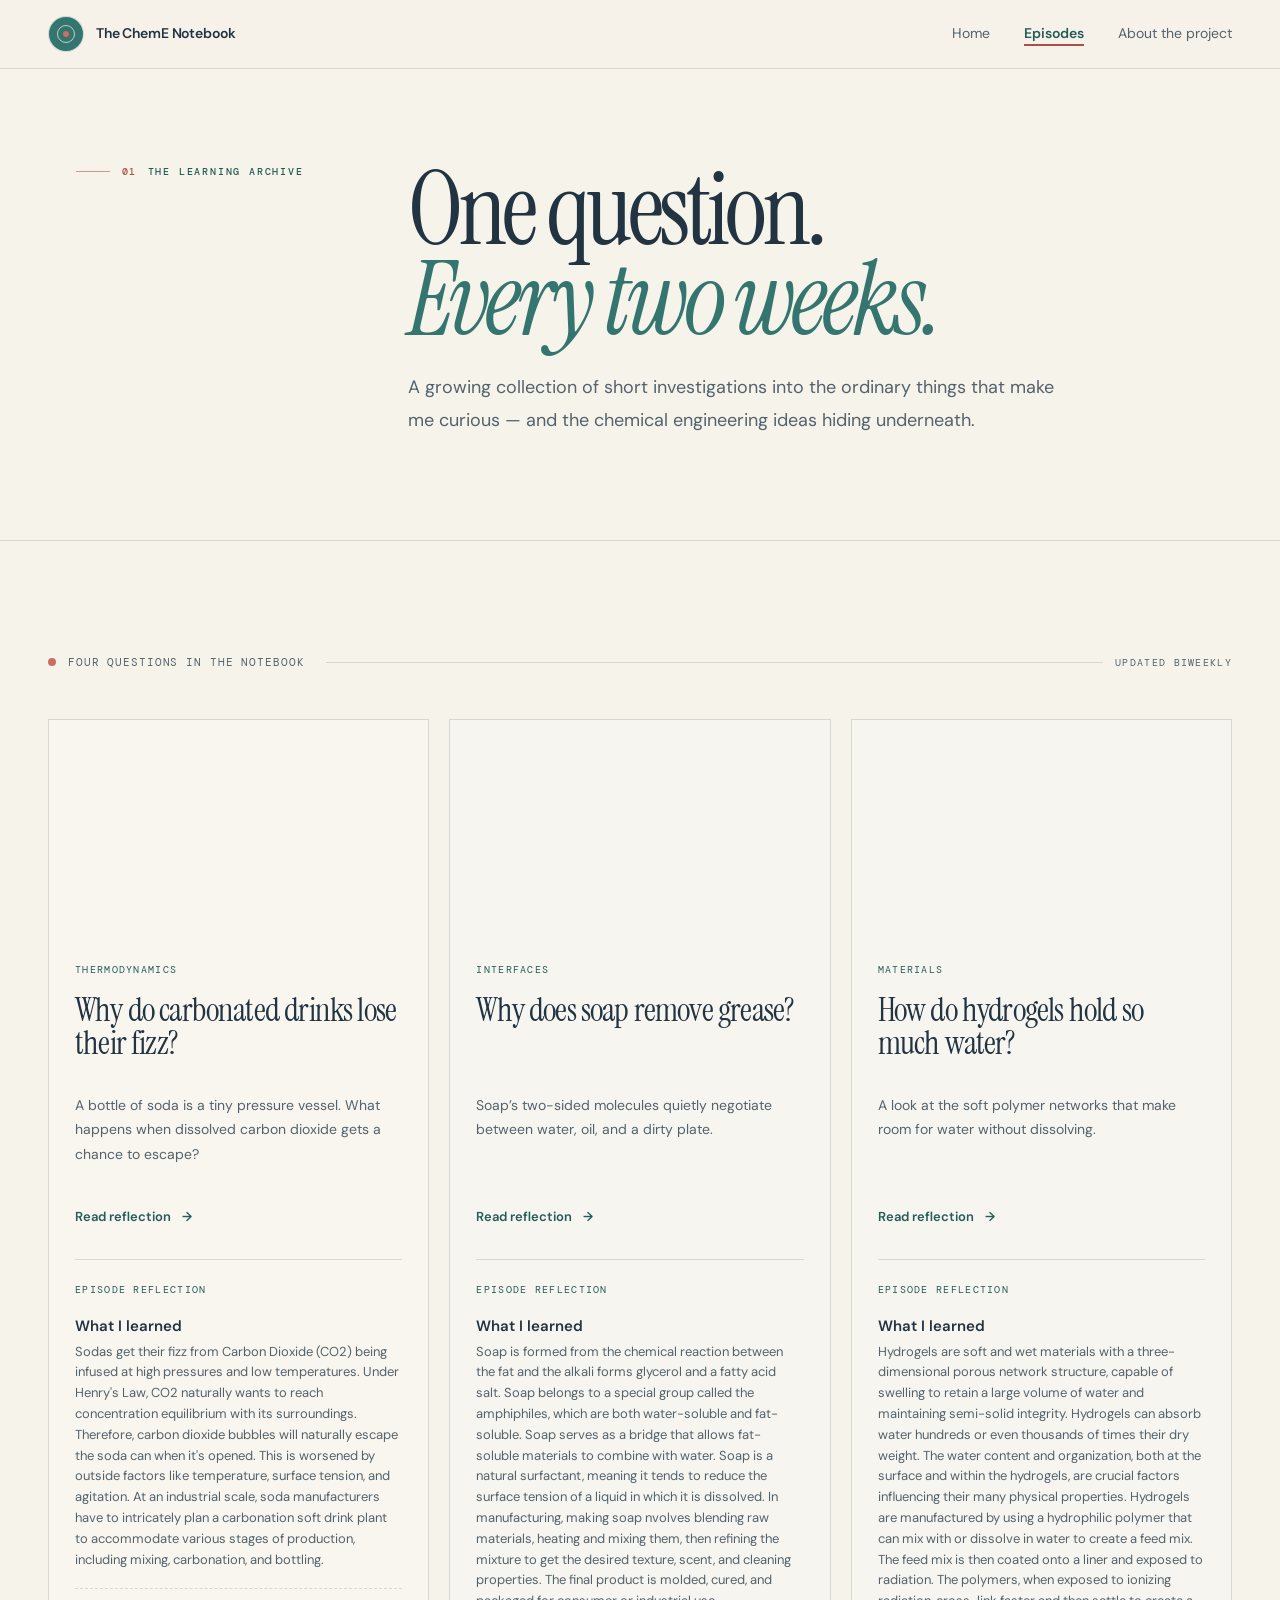
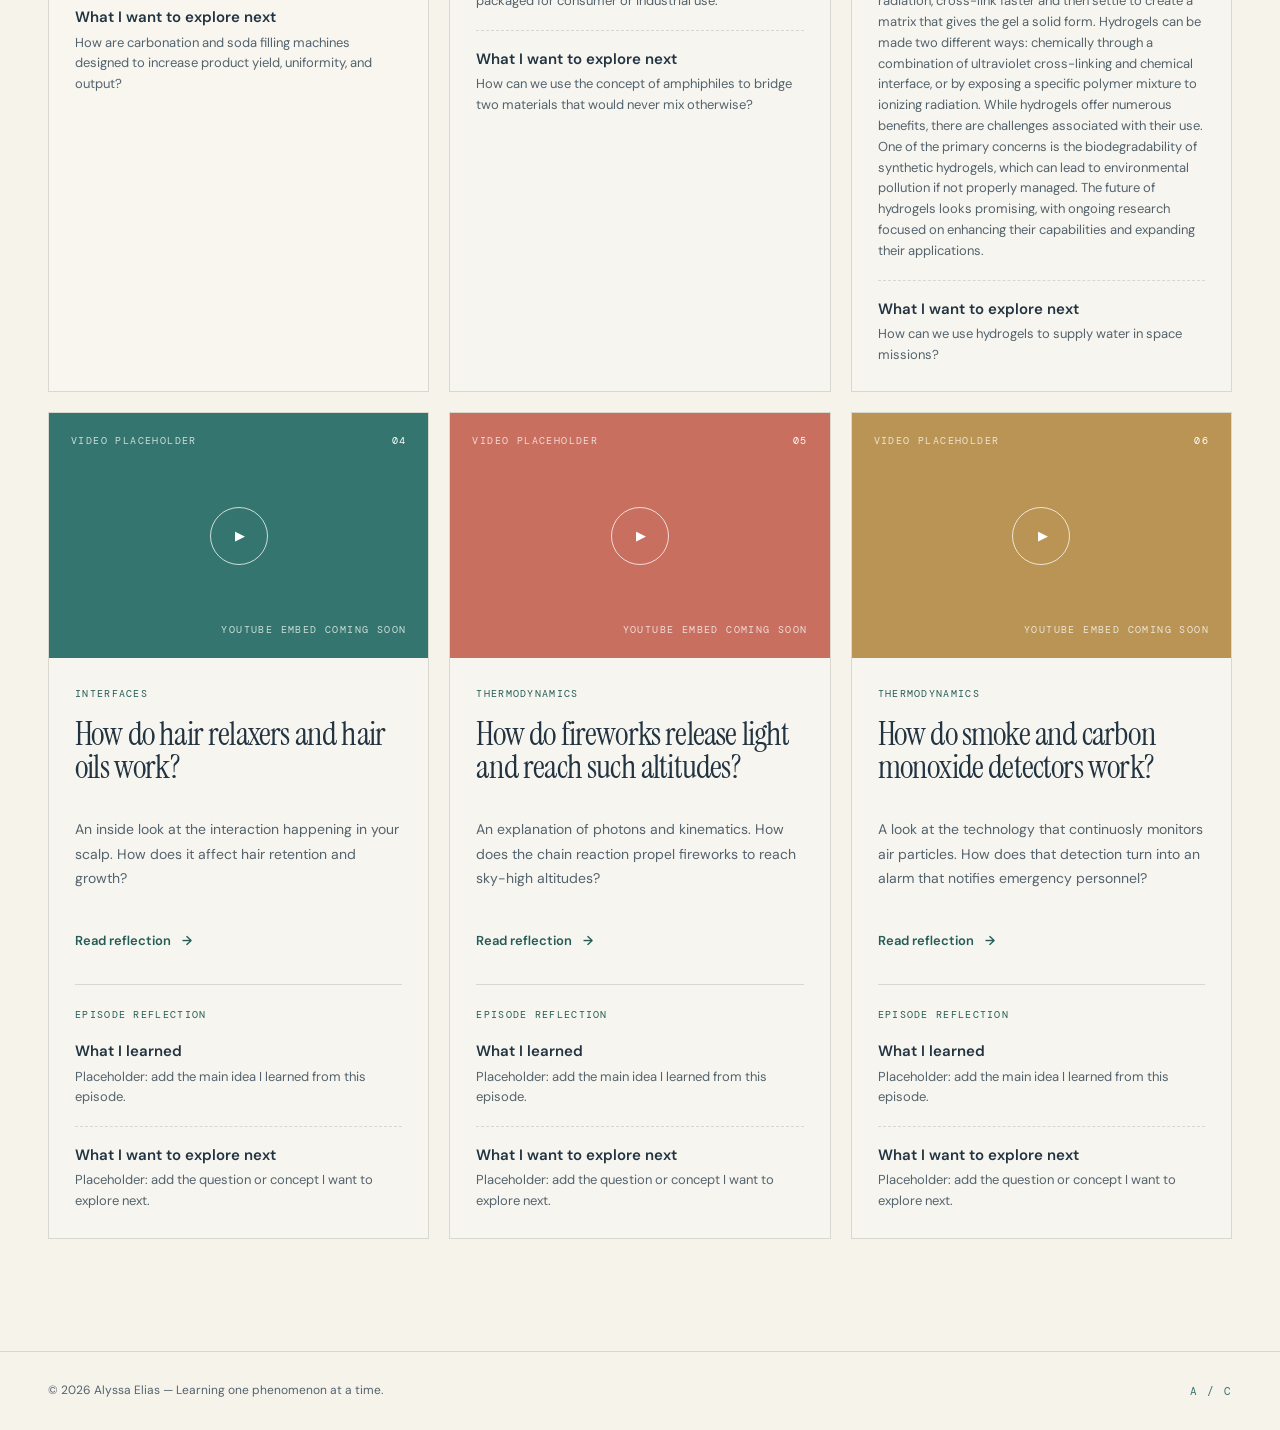
==== commit 007b1bfc: "Update episode content and terminology" ====
--- a/episodes.html
+++ b/episodes.html
@@ -174,10 +174,10 @@
               <span class="video-caption">YouTube embed coming soon</span>
             </div>
             <div class="episode-content">
-              <p class="card-kicker">Reactions</p>
+              <p class="card-kicker">Interfaces</p>
               <h2>How do hair relaxers and hair oils work?</h2>
               <p>
-                An inside look at the reaction happening in your scalp. How does it affect hair retention and growth?
+                An inside look at the interaction happening in your scalp. How does it affect hair retention and growth?
               </p>
               <a class="text-link" href="#episode-04">Read reflection <span aria-hidden="true">→</span></a>
             </div>
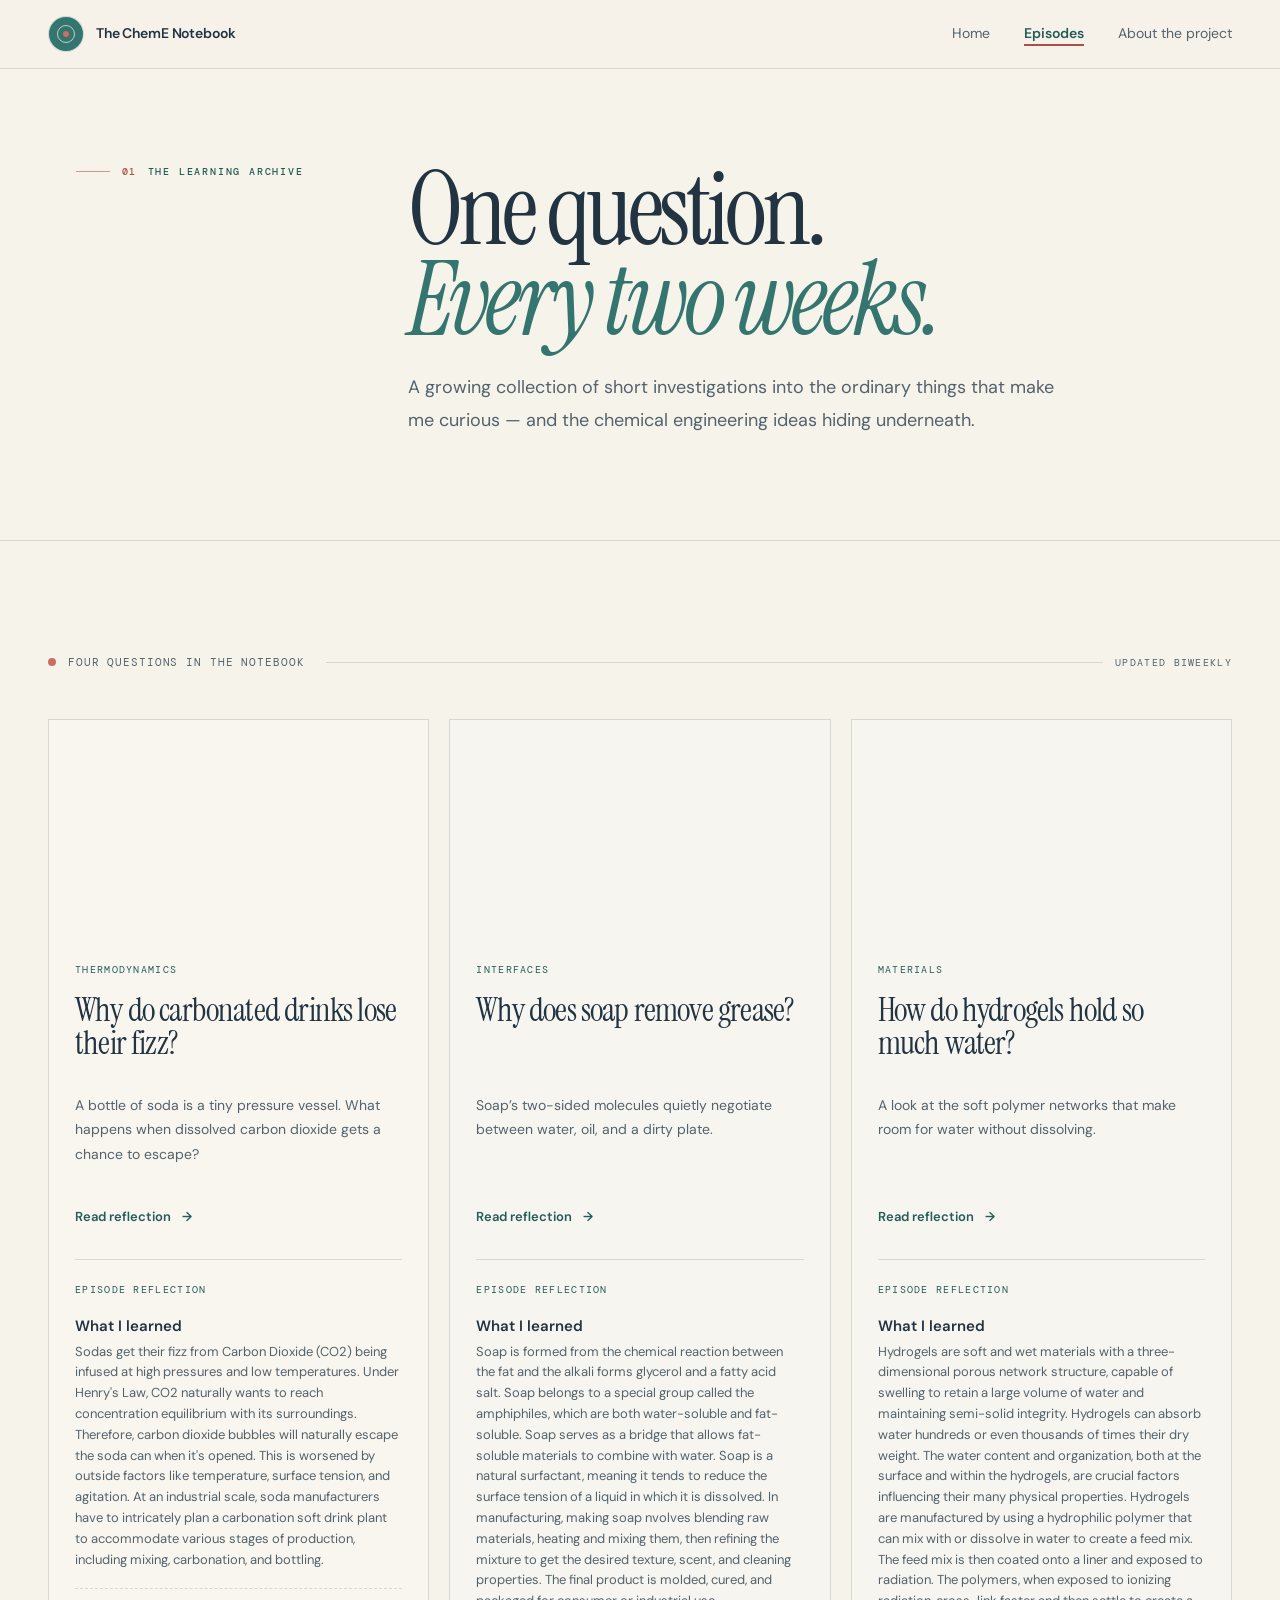
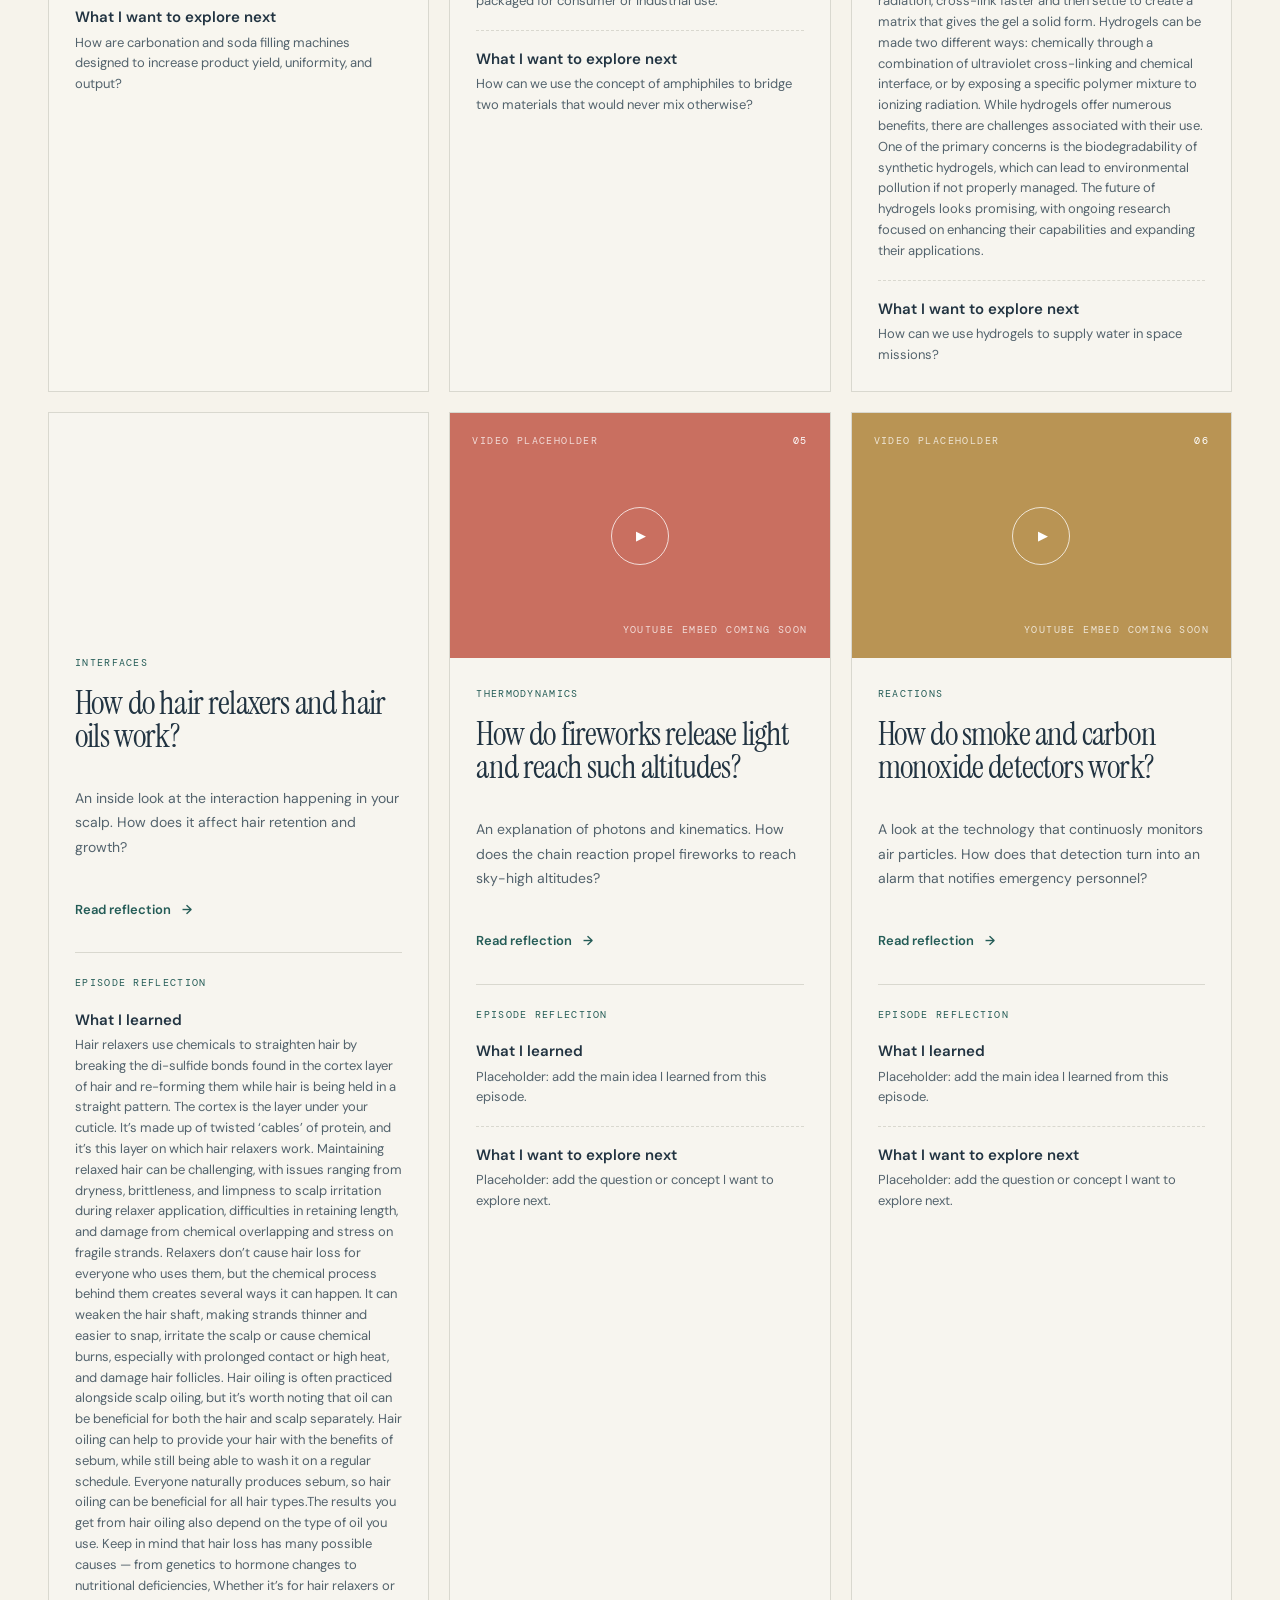
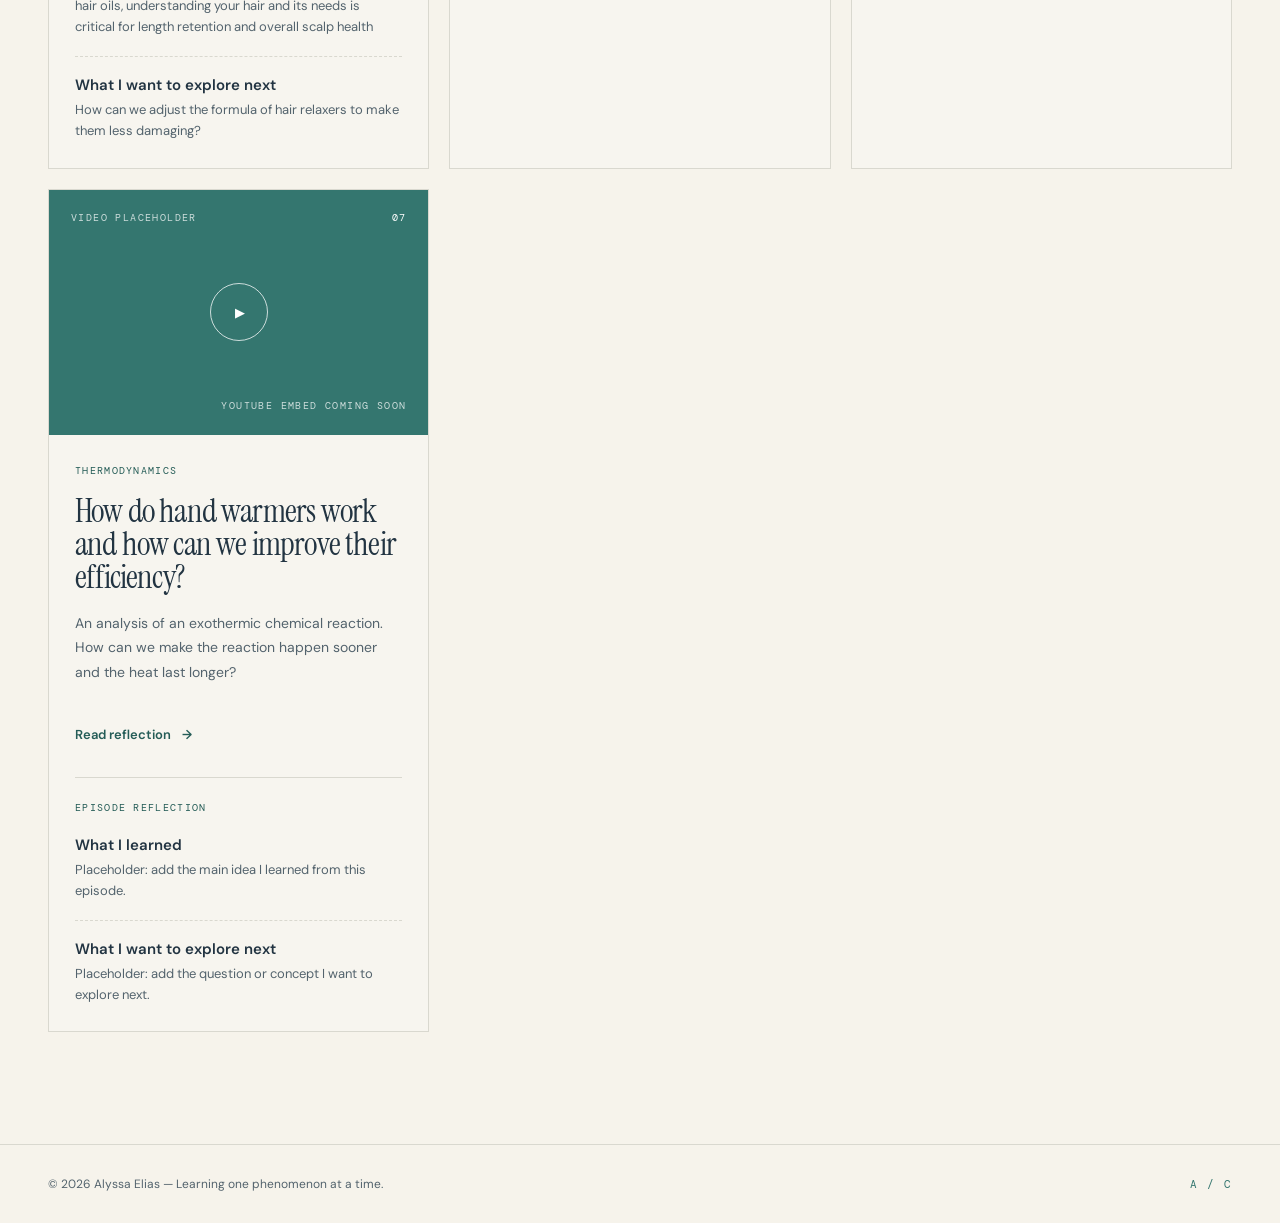
==== commit 78069076: "Update episodes with new content and reflections Added details about hair relaxers and oils, includi" ====
--- a/episodes.html
+++ b/episodes.html
@@ -166,13 +166,14 @@
               </section>
             </article>
             
-            <article class="episode-card" id="episode-04">
-            <div class="video-placeholder video-teal" role="img" aria-label="Video placeholder for episode four">
-              <span class="video-label">Video placeholder</span>
-              <span class="video-number">04</span>
-              <span class="play-button" aria-hidden="true">▶</span>
-              <span class="video-caption">YouTube embed coming soon</span>
-            </div>
+            <article class="episode-card" id="episode-05">
+               <iframe
+                class="video-frame"
+                src="https://www.youtube.com/embed/lc9kevFrLS8?si=KaHdWGNJqkx8YsaJ"
+                title="How do hair relaxers and hair oils work?"
+                loading="lazy"
+                allowfullscreen>
+               </iframe>
             <div class="episode-content">
               <p class="card-kicker">Interfaces</p>
               <h2>How do hair relaxers and hair oils work?</h2>
@@ -185,16 +186,17 @@
               <p class="reflection-kicker">Episode reflection</p>
               <div class="reflection-item">
                 <h3 id="reflection-04">What I learned</h3>
-                <p>Placeholder: add the main idea I learned from this episode.</p>
+                <p>Hair relaxers use chemicals to straighten hair by breaking the di-sulfide bonds found in the cortex layer of hair and re-forming them while hair is being held in a straight pattern. The cortex is the layer under your cuticle. It’s made up of twisted ‘cables’ of protein, and it’s this layer on which hair relaxers work. Maintaining relaxed hair can be challenging, with issues ranging from dryness, brittleness, and limpness to scalp irritation during relaxer application, difficulties in retaining length, and damage from chemical overlapping and stress on fragile strands. Relaxers don’t cause hair loss for everyone who uses them, but the chemical process behind them creates several ways it can happen. It can weaken the hair shaft, making strands thinner and easier to snap, irritate the scalp or cause chemical burns, especially with prolonged contact or high heat, and damage hair follicles. Hair oiling is often practiced alongside scalp oiling, but it’s worth noting that oil can be beneficial for both the hair and scalp separately. Hair oiling can help to provide your hair with the benefits of sebum, while still being able to wash it on a regular schedule. Everyone naturally produces sebum, so hair oiling can be beneficial for all hair types.The results you get from hair oiling also depend on the type of oil you use. Keep in mind that hair loss has many possible causes — from genetics to hormone changes to nutritional deficiencies, Whether it’s for hair relaxers or hair oils, understanding your hair and its needs is critical for length retention and overall scalp health
+</p>
               </div>
               <div class="reflection-item">
                 <h3>What I want to explore next</h3>
-                <p>Placeholder: add the question or concept I want to explore next.</p>
+                <p>How can we adjust the formula of hair relaxers to make them less damaging?</p>
               </div>
             </section>
           </article>
 
-                        <article class="episode-card" id="episode-05">
+          <article class="episode-card" id="episode-05">
             <div class="video-placeholder video-coral" role="img" aria-label="Video placeholder for episode five">
               <span class="video-label">Video placeholder</span>
               <span class="video-number">05</span>
@@ -230,7 +232,7 @@
                 <span class="video-caption">YouTube embed coming soon</span>
               </div>
               <div class="episode-content">
-                <p class="card-kicker">Thermodynamics</p>
+                <p class="card-kicker">Reactions</p>
                 <h2>How do smoke and carbon monoxide detectors work?</h2>
                 <p>
                   A look at the technology that continuosly monitors air particles. How does that detection turn into an alarm that notifies emergency personnel?
@@ -249,6 +251,34 @@
                 </div>
               </section>
             </article>
+
+            <article class="episode-card" id="episode-07">
+            <div class="video-placeholder video-teal" role="img" aria-label="Video placeholder for episode five">
+              <span class="video-label">Video placeholder</span>
+              <span class="video-number">07</span>
+              <span class="play-button" aria-hidden="true">▶</span>
+              <span class="video-caption">YouTube embed coming soon</span>
+            </div>
+            <div class="episode-content">
+              <p class="card-kicker">Thermodynamics</p>
+              <h2>How do hand warmers work and how can we improve their efficiency?</h2>
+              <p>
+                An analysis of an exothermic chemical reaction. How can we make the reaction happen sooner and the heat last longer?
+              </p>
+              <a class="text-link" href="#episode-06">Read reflection <span aria-hidden="true">→</span></a>
+            </div>
+            <section class="episode-reflection" aria-labelledby="reflection-06">
+              <p class="reflection-kicker">Episode reflection</p>
+              <div class="reflection-item">
+                <h3 id="reflection-05">What I learned</h3>
+                <p>Placeholder: add the main idea I learned from this episode.</p>
+              </div>
+              <div class="reflection-item">
+                <h3>What I want to explore next</h3>
+                <p>Placeholder: add the question or concept I want to explore next.</p>
+              </div>
+            </section>
+          </article>
             
 
           </div>
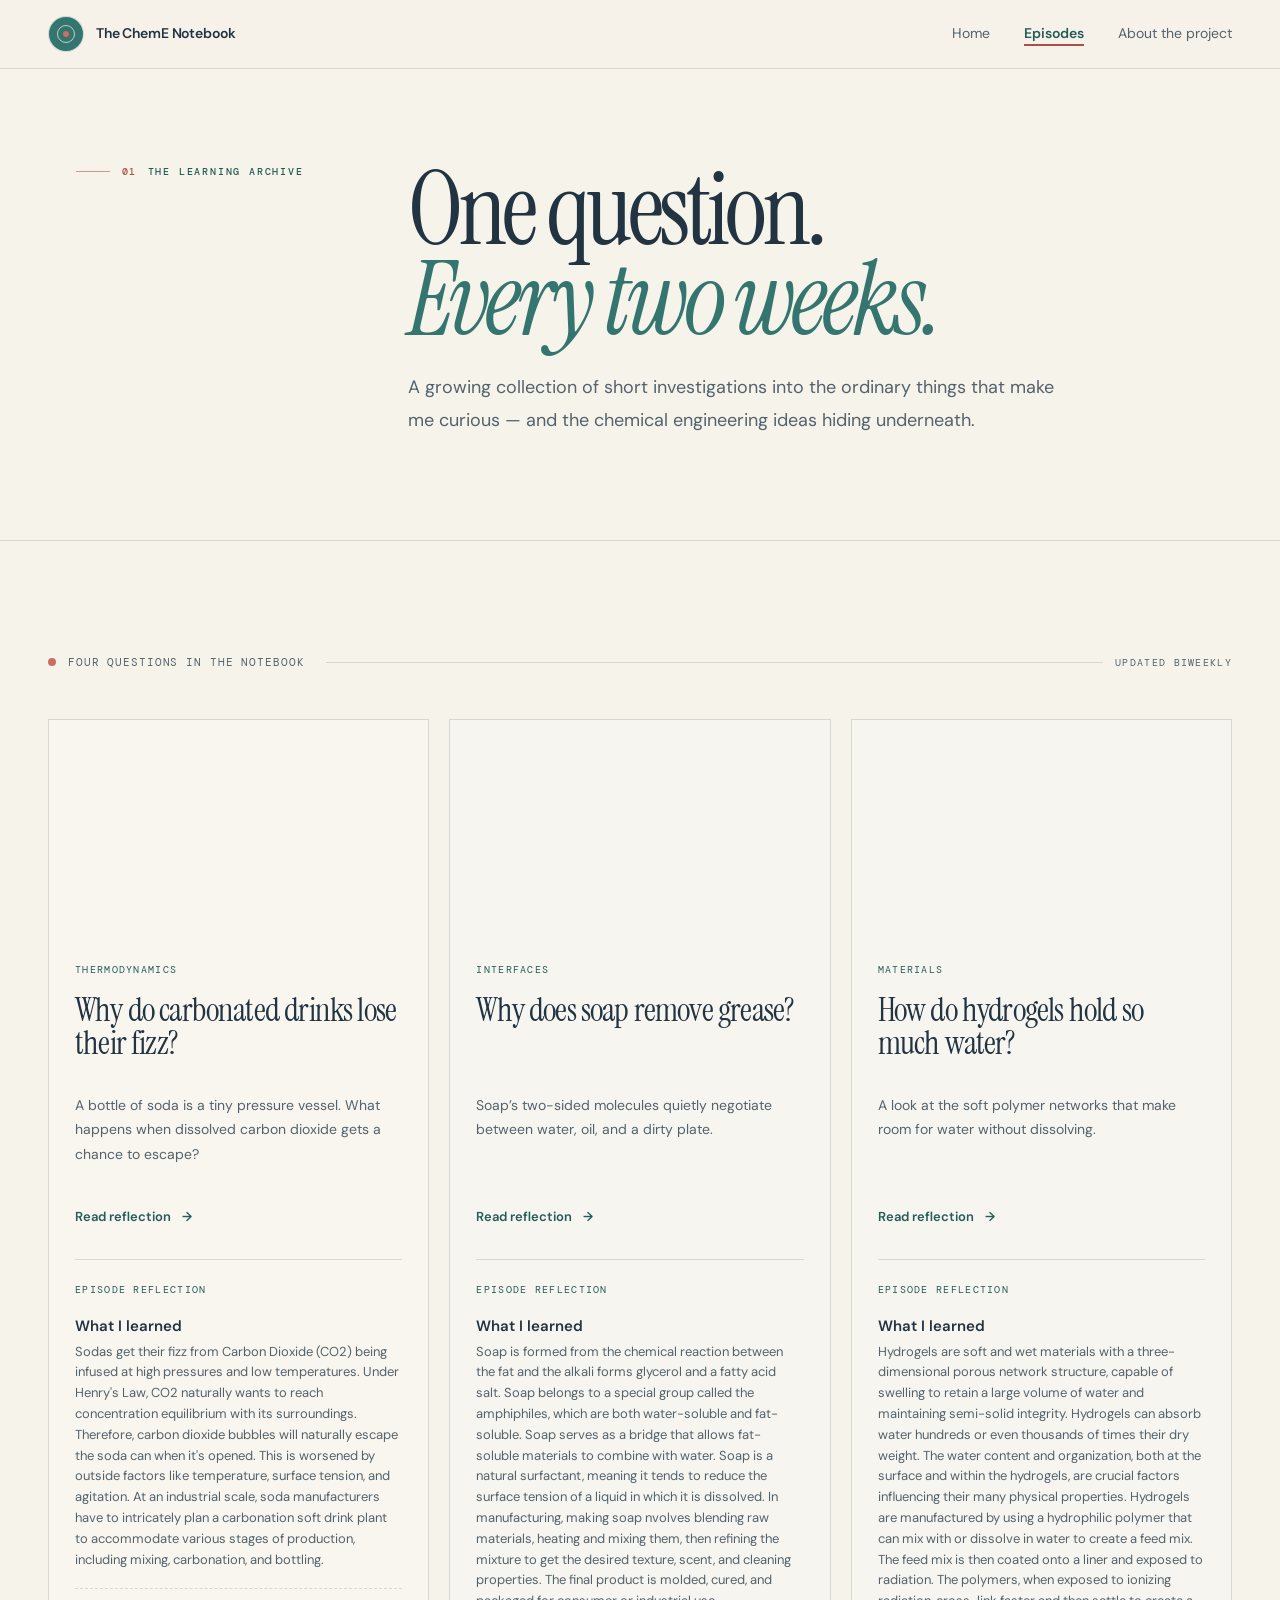
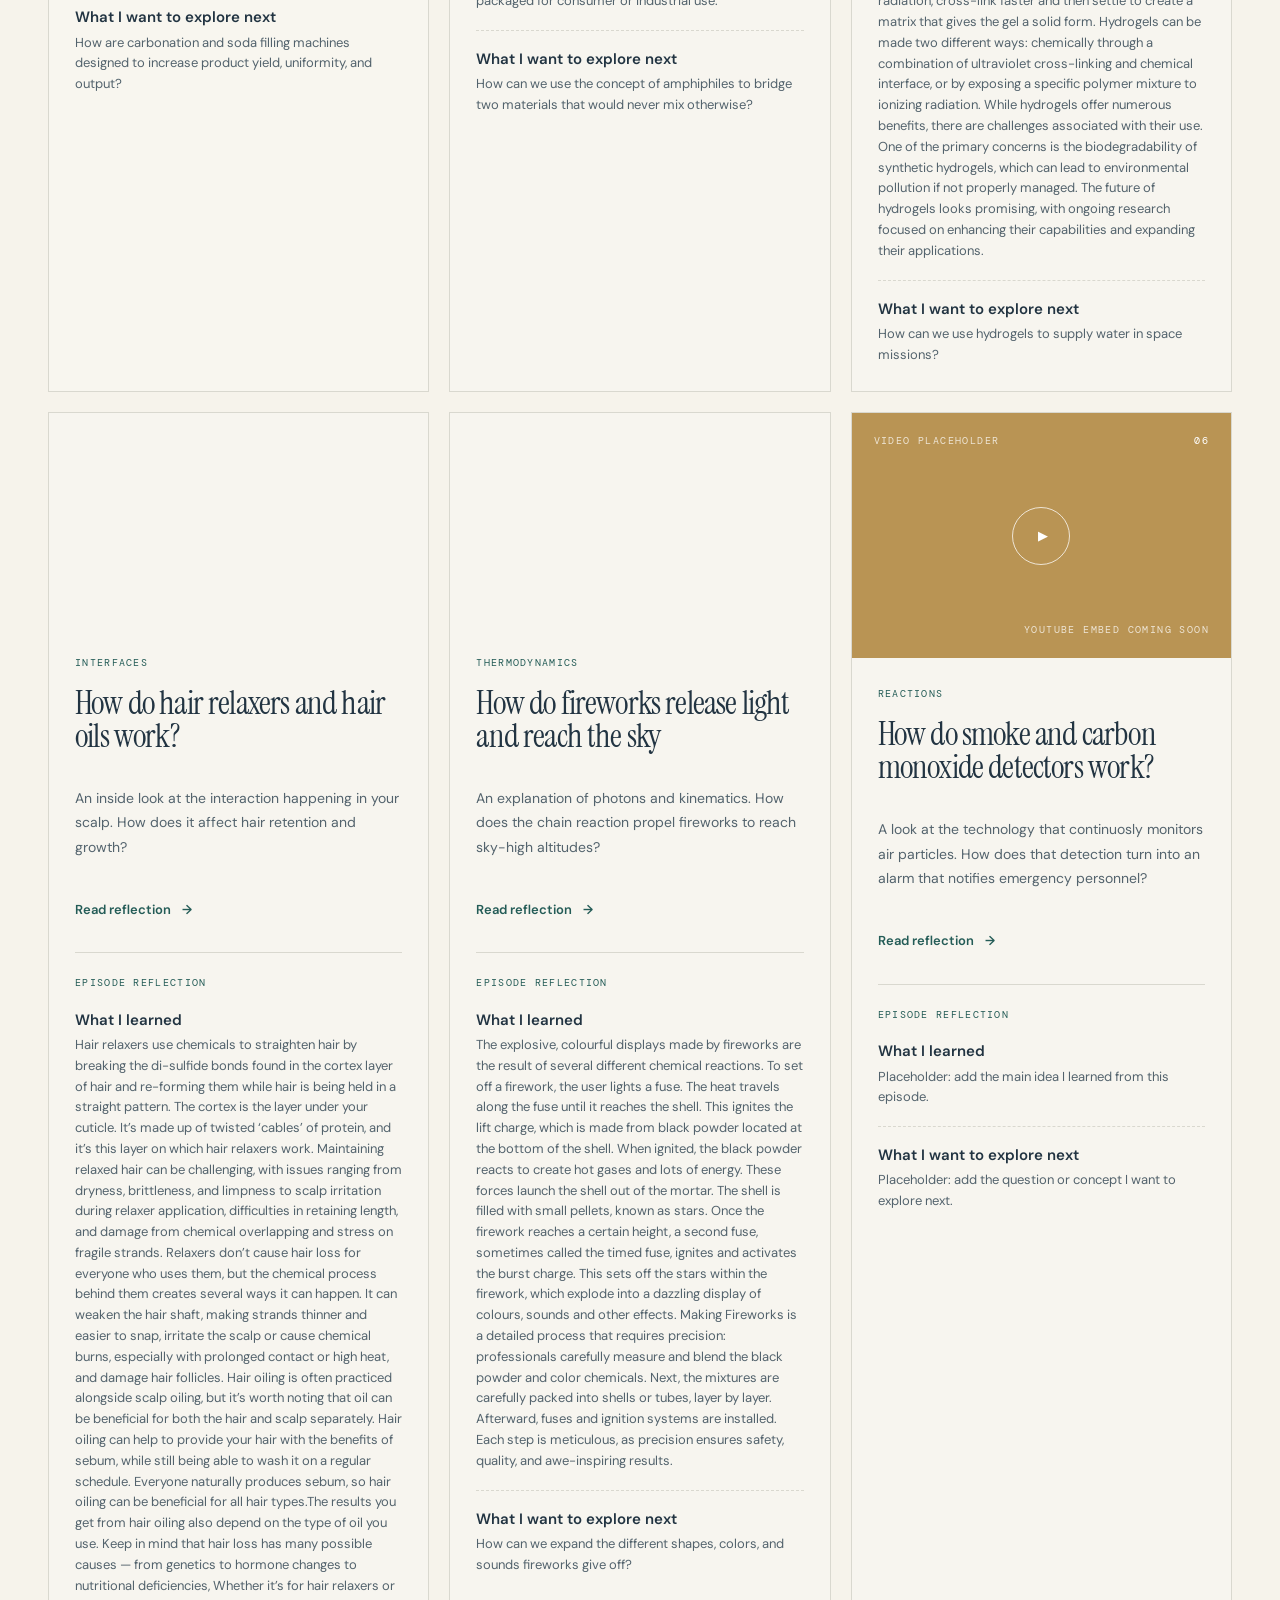
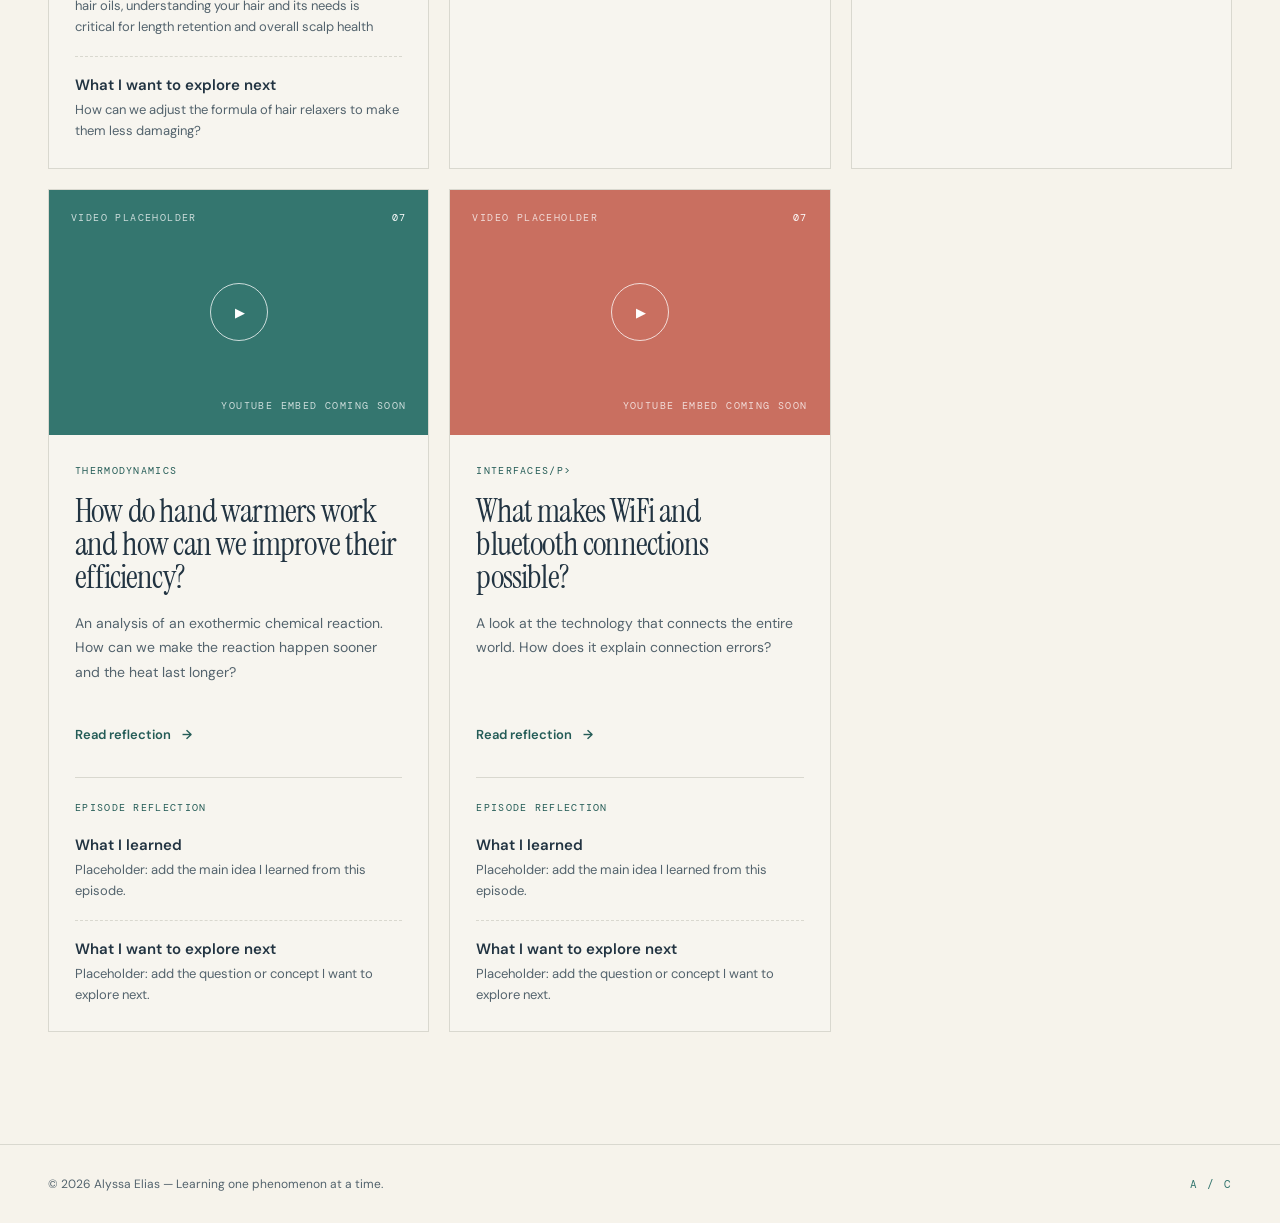
==== commit 8a1f0586: "Update episodes.html update so episode 6 has the youtube embed and the placeholder for episode 8 is " ====
--- a/episodes.html
+++ b/episodes.html
@@ -197,15 +197,16 @@
           </article>
 
           <article class="episode-card" id="episode-05">
-            <div class="video-placeholder video-coral" role="img" aria-label="Video placeholder for episode five">
-              <span class="video-label">Video placeholder</span>
-              <span class="video-number">05</span>
-              <span class="play-button" aria-hidden="true">▶</span>
-              <span class="video-caption">YouTube embed coming soon</span>
-            </div>
+               <iframe
+                class="video-frame"
+                src="https://www.youtube.com/embed/TcTM59v6MvA?si=wCYyY6Px6fygUvcU"
+                title="How do fireworks release light and reach the sky?"
+                loading="lazy"
+                allowfullscreen>
+              </iframe>
             <div class="episode-content">
               <p class="card-kicker">Thermodynamics</p>
-              <h2>How do fireworks release light and reach such altitudes?</h2>
+              <h2>How do fireworks release light and reach the sky</h2>
               <p>
                 An explanation of photons and kinematics. How does the chain reaction propel fireworks to reach sky-high altitudes?
               </p>
@@ -215,11 +216,11 @@
               <p class="reflection-kicker">Episode reflection</p>
               <div class="reflection-item">
                 <h3 id="reflection-05">What I learned</h3>
-                <p>Placeholder: add the main idea I learned from this episode.</p>
+                <p>The explosive, colourful displays made by fireworks are the result of several different chemical reactions. To set off a firework, the user lights a fuse. The heat travels along the fuse until it reaches the shell. This ignites the lift charge, which is made from black powder located at the bottom of the shell. When ignited, the black powder reacts to create hot gases and lots of energy. These forces launch the shell out of the mortar. The shell is filled with small pellets, known as stars. Once the firework reaches a certain height, a second fuse, sometimes called the timed fuse, ignites and activates the burst charge. This sets off the stars within the firework, which explode into a dazzling display of colours, sounds and other effects. Making Fireworks is a detailed process that requires precision: professionals carefully measure and blend the black powder and color chemicals. Next, the mixtures are carefully packed into shells or tubes, layer by layer. Afterward, fuses and ignition systems are installed. Each step is meticulous, as precision ensures safety, quality, and awe-inspiring results.</p>
               </div>
               <div class="reflection-item">
                 <h3>What I want to explore next</h3>
-                <p>Placeholder: add the question or concept I want to explore next.</p>
+                <p>How can we expand the different shapes, colors, and sounds fireworks give off?</p>
               </div>
             </section>
           </article>
@@ -279,6 +280,35 @@
               </div>
             </section>
           </article>
+
+             <article class="episode-card" id="episode-08">
+              <div class="video-placeholder video-coral" role="img" aria-label="Video placeholder for episode six">
+                <span class="video-label">Video placeholder</span>
+                <span class="video-number">07</span>
+                <span class="play-button" aria-hidden="true">▶</span>
+                <span class="video-caption">YouTube embed coming soon</span>
+              </div>
+              <div class="episode-content">
+                <p class="card-kicker">Interfaces/p>
+                <h2>What makes WiFi and bluetooth connections possible?</h2>
+                <p>
+                  A look at the technology that connects the entire world. How does it explain connection errors?
+                </p>
+                <a class="text-link" href="#episode-06">Read reflection <span aria-hidden="true">→</span></a>
+              </div>
+              <section class="episode-reflection" aria-labelledby="reflection-07">
+                <p class="reflection-kicker">Episode reflection</p>
+                <div class="reflection-item">
+                  <h3 id="reflection-07">What I learned</h3>
+                  <p>Placeholder: add the main idea I learned from this episode.</p>
+                </div>
+                <div class="reflection-item">
+                  <h3>What I want to explore next</h3>
+                  <p>Placeholder: add the question or concept I want to explore next.</p>
+                </div>
+              </section>
+            </article>
+
             
 
           </div>
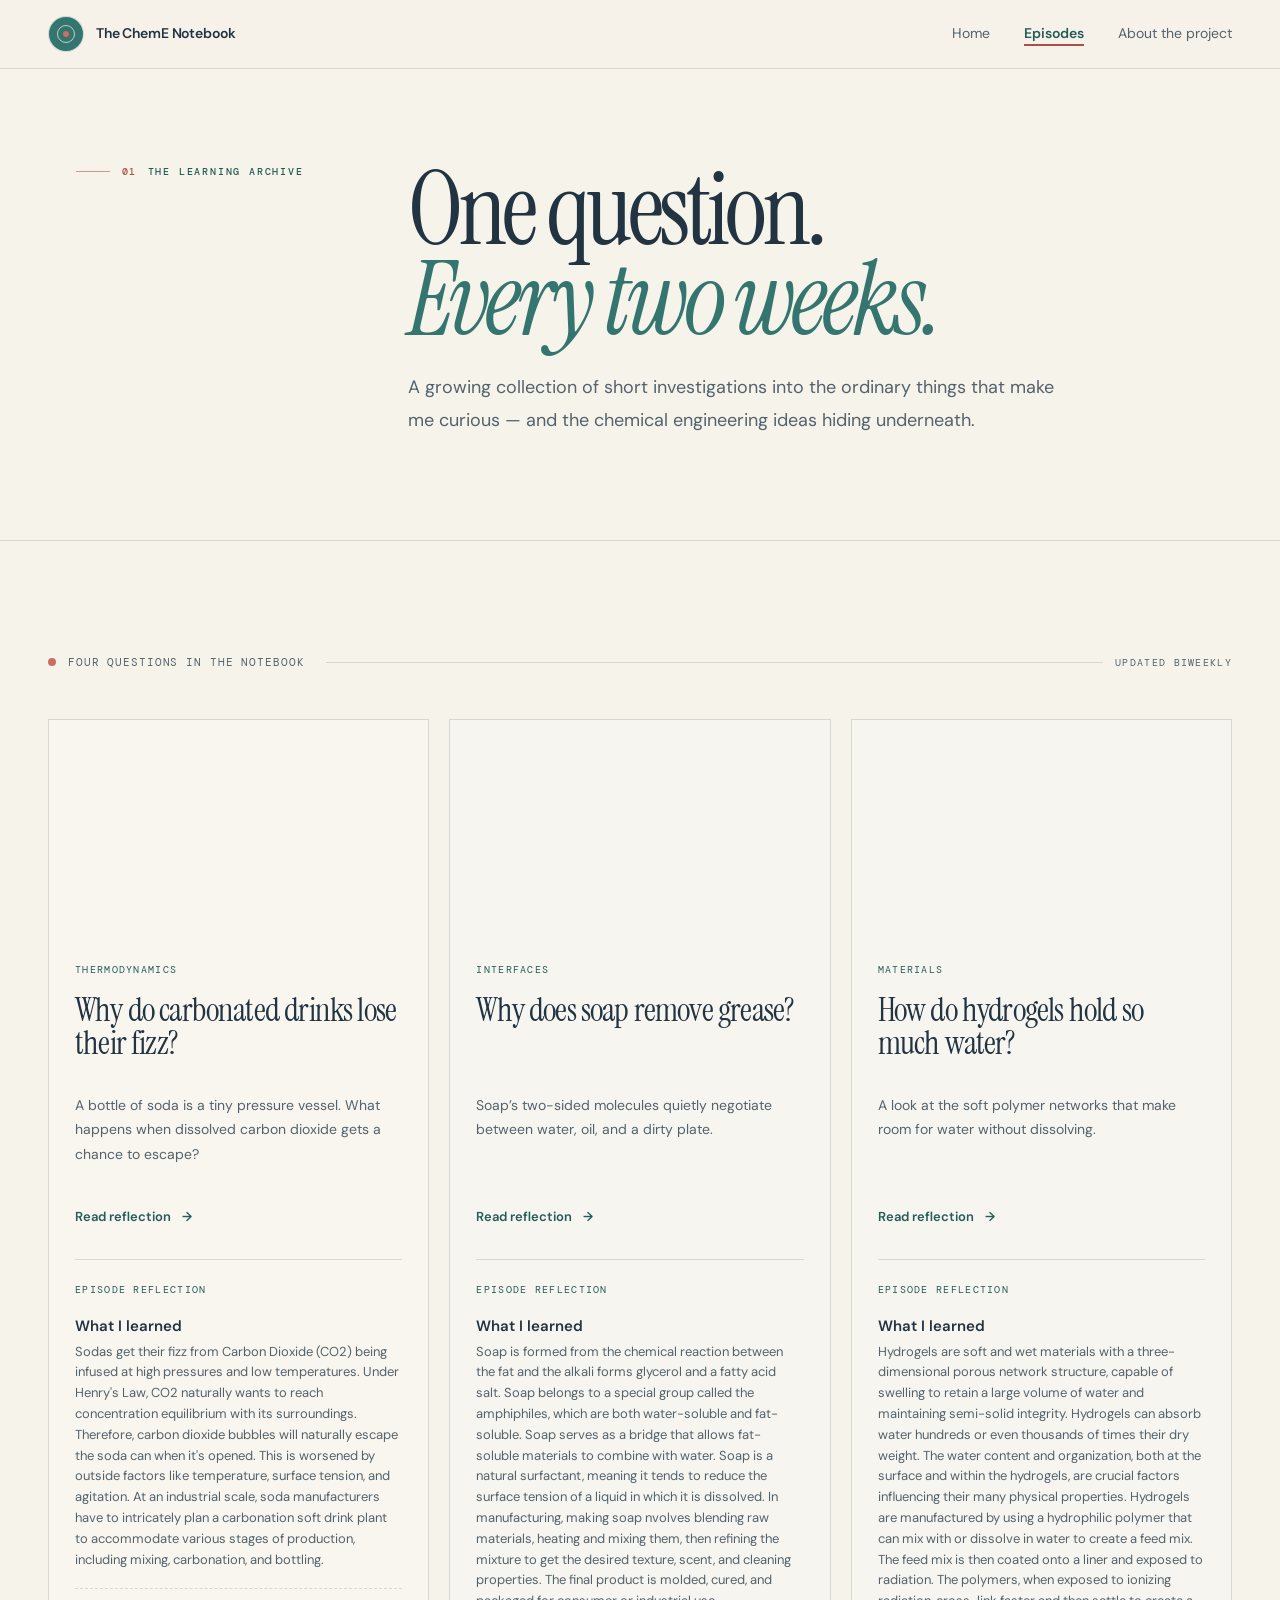
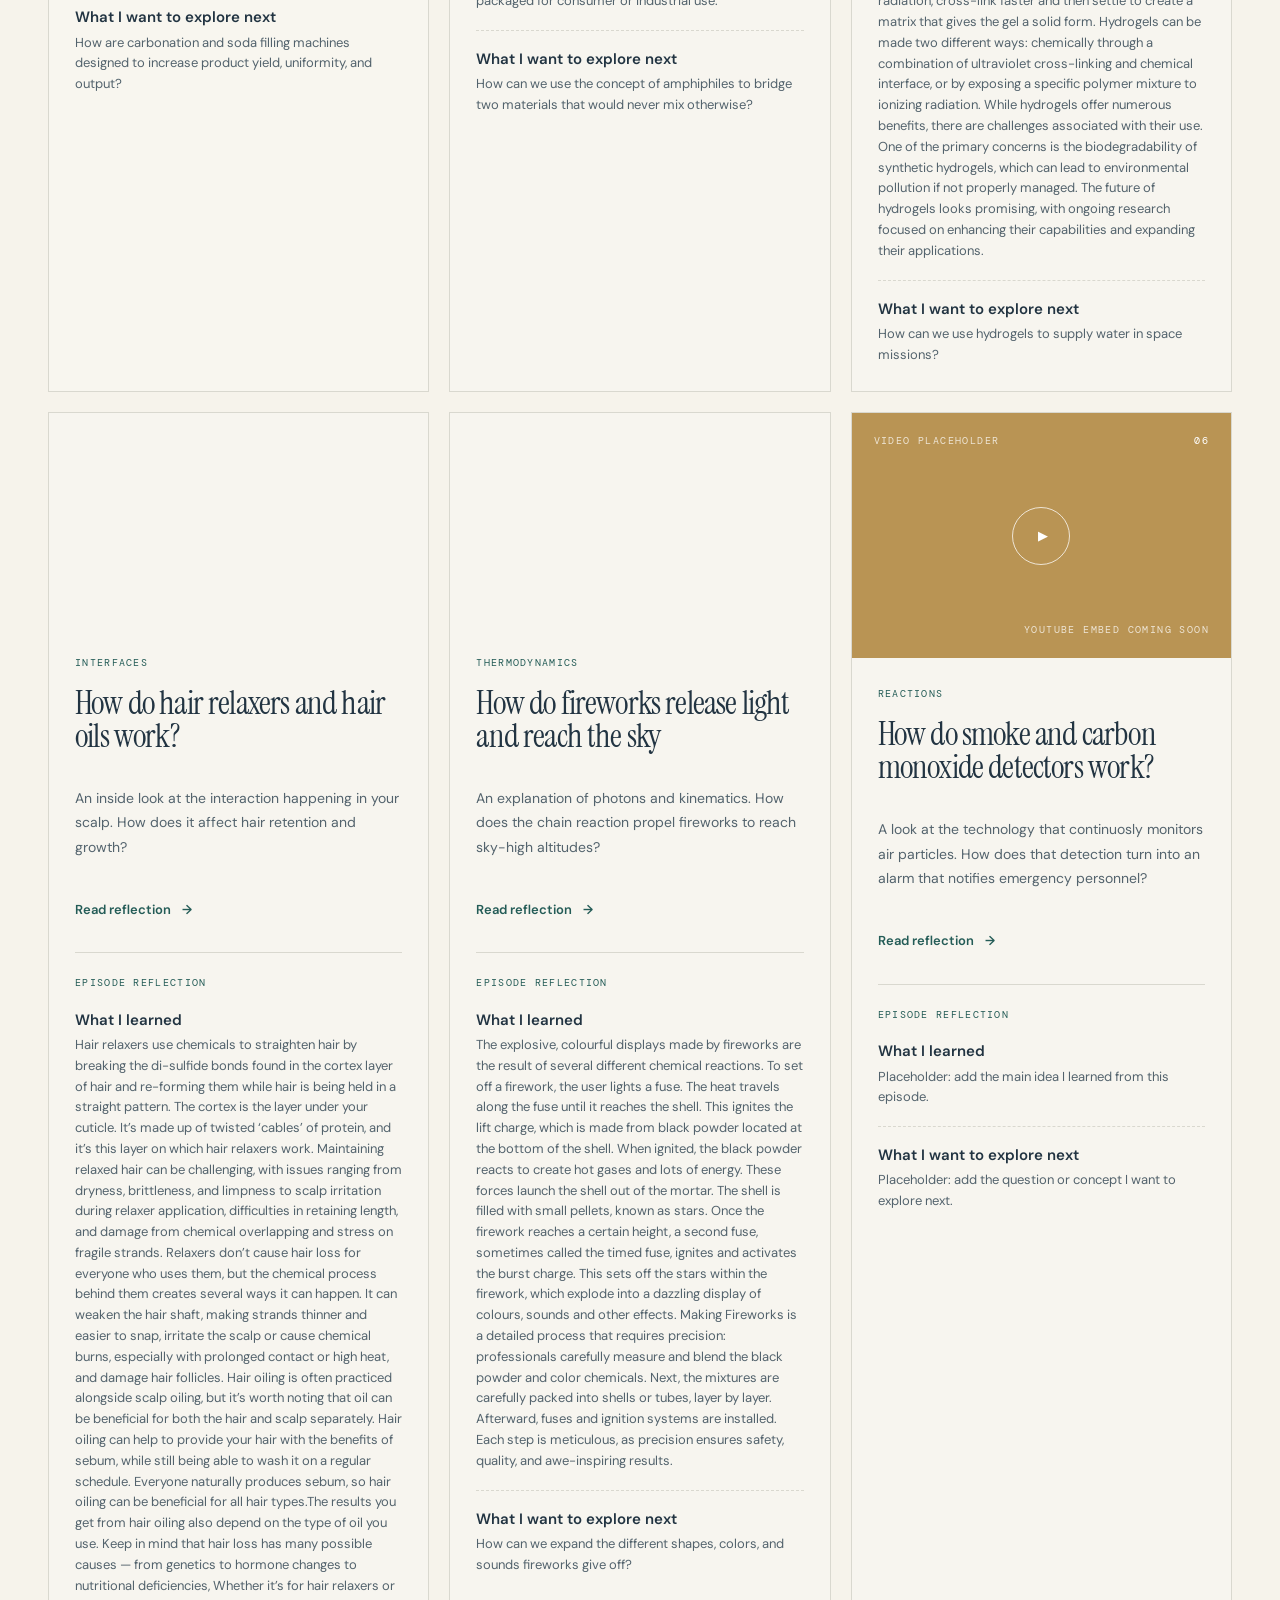
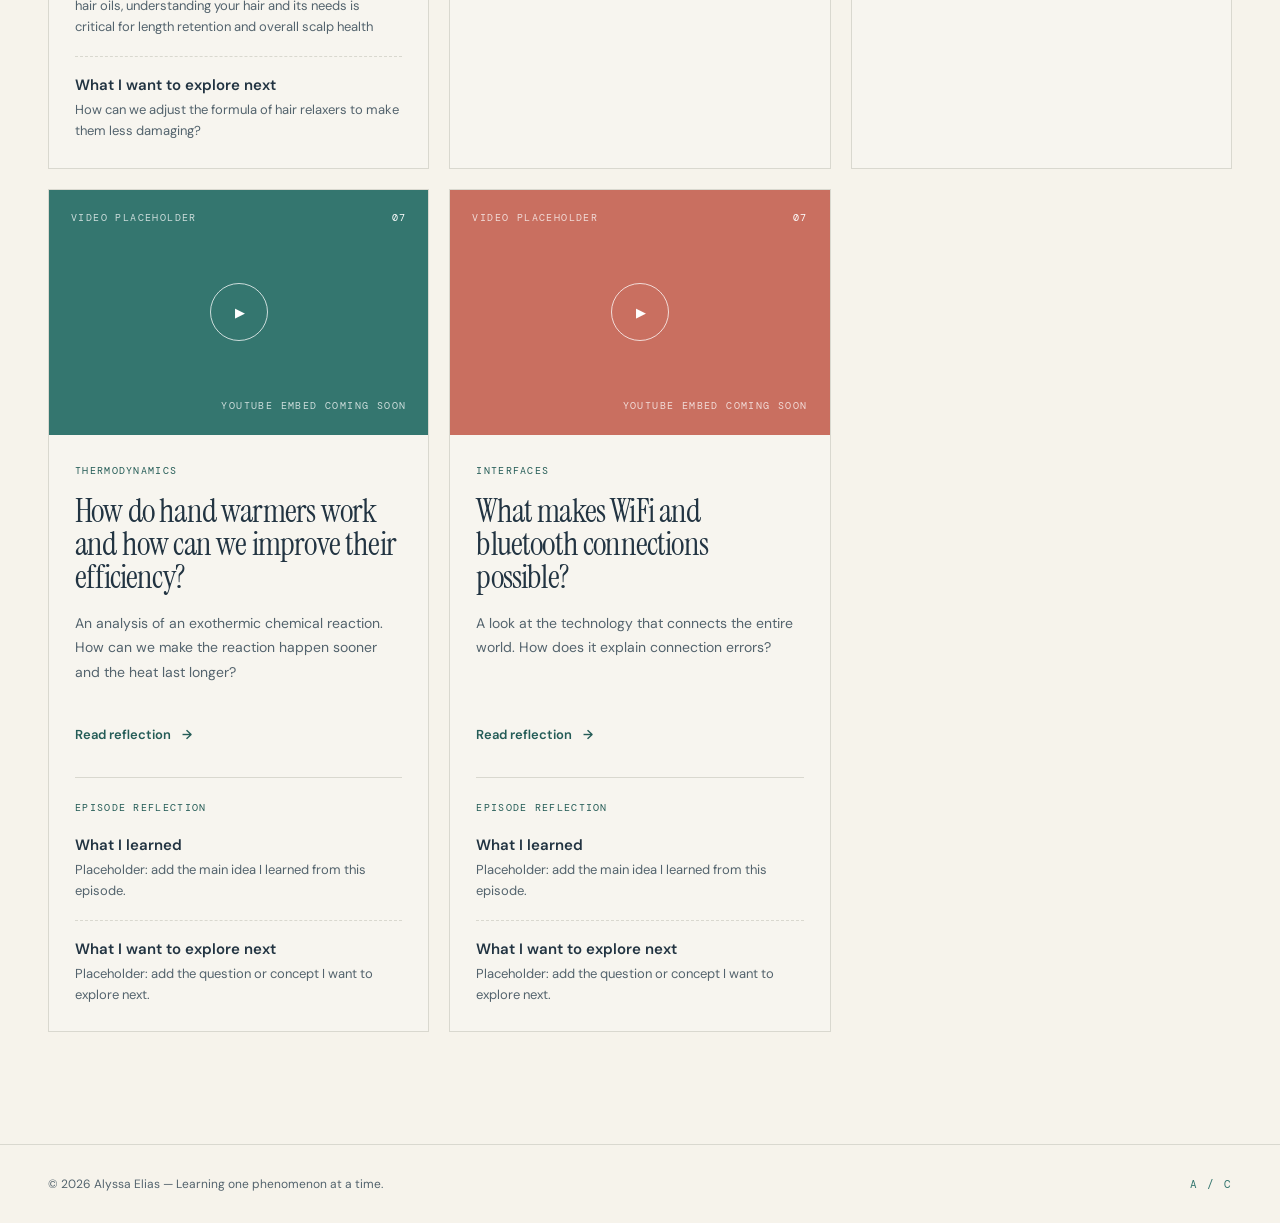
==== commit 52be4e62: "Fix typo in card-kicker paragraph tag" ====
--- a/episodes.html
+++ b/episodes.html
@@ -289,7 +289,7 @@
                 <span class="video-caption">YouTube embed coming soon</span>
               </div>
               <div class="episode-content">
-                <p class="card-kicker">Interfaces/p>
+                <p class="card-kicker">Interfaces</p>
                 <h2>What makes WiFi and bluetooth connections possible?</h2>
                 <p>
                   A look at the technology that connects the entire world. How does it explain connection errors?
